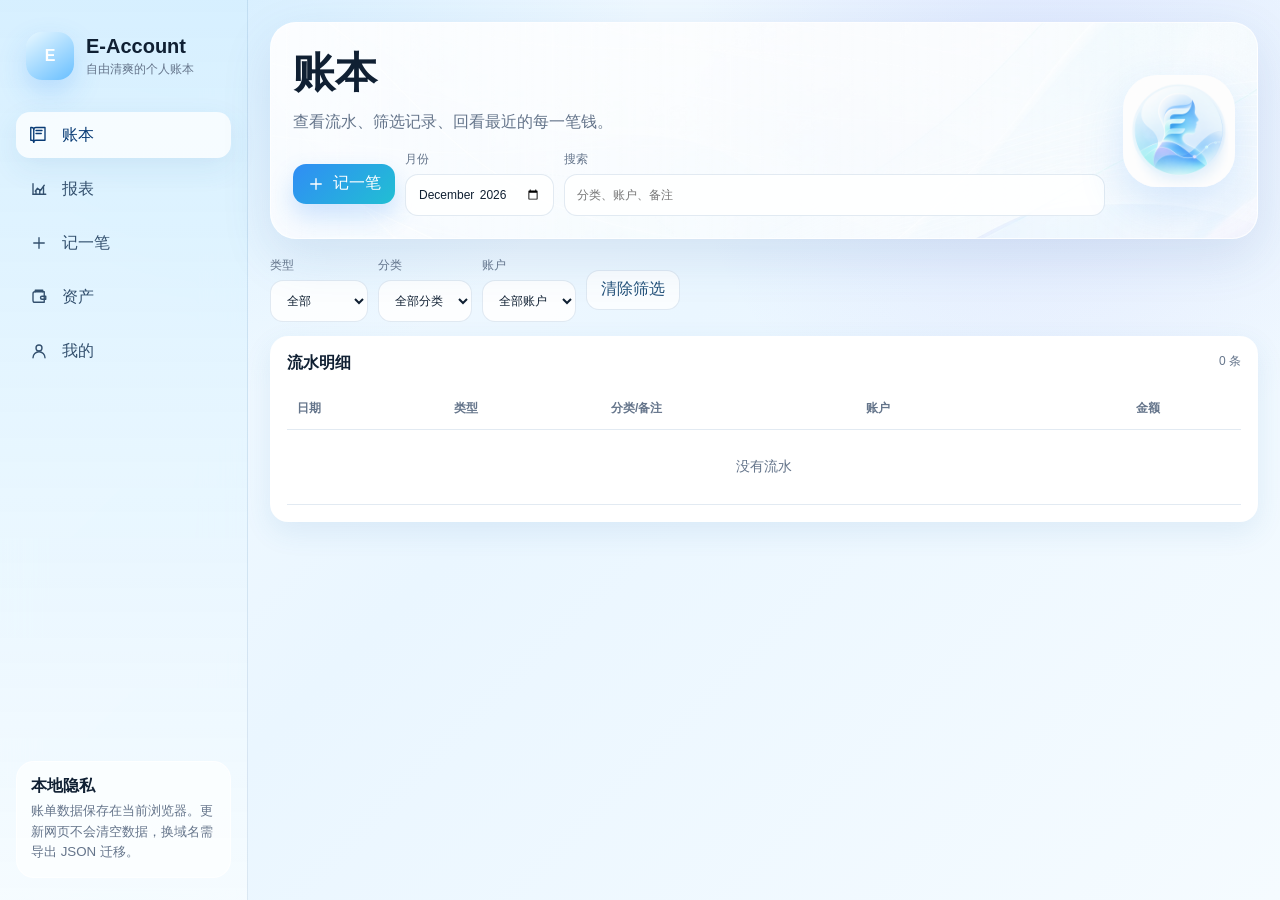
==== index.html @ 3fb49885 "Redesign E-Account app experience" ====
<!doctype html>
<html lang="zh-CN">
<head>
  <meta charset="utf-8">
  <meta name="viewport" content="width=device-width, initial-scale=1, viewport-fit=cover">
  <meta name="theme-color" content="#4aa3ff">
  <meta name="apple-mobile-web-app-capable" content="yes">
  <meta name="apple-mobile-web-app-title" content="E-Account">
  <meta name="apple-mobile-web-app-status-bar-style" content="default">
  <link rel="manifest" href="./manifest.webmanifest">
  <link rel="apple-touch-icon" sizes="180x180" href="./apple-touch-icon.png">
  <link rel="apple-touch-icon-precomposed" sizes="180x180" href="./apple-touch-icon.png">
  <link rel="icon" type="image/png" sizes="32x32" href="./icons/icon-32.png">
  <link rel="icon" type="image/png" sizes="192x192" href="./icons/icon-192.png">
  <title>E-Account</title>
  <link rel="stylesheet" href="./styles.css">
</head>
<body>
  <div id="app" class="app-shell" aria-live="polite"></div>
  <div id="iconSprite" aria-hidden="true">
    <svg xmlns="http://www.w3.org/2000/svg" style="display:none">
      <symbol id="i-book" viewBox="0 0 24 24"><path d="M5 4.8A2.8 2.8 0 0 1 7.8 2H20v17H7.8A2.8 2.8 0 0 0 5 21.8V4.8Z"/><path d="M5 4.8A2.8 2.8 0 0 0 2.2 2H1v17h1.2A2.8 2.8 0 0 1 5 21.8"/><path d="M8 6h8M8 10h7"/></symbol>
      <symbol id="i-chart" viewBox="0 0 24 24"><path d="M4 19V5"/><path d="M4 19h17"/><path d="m7 15 3-4 4 3 5-7"/><path d="M8 19v-4M13 19v-6M18 19v-9"/></symbol>
      <symbol id="i-plus" viewBox="0 0 24 24"><path d="M12 5v14M5 12h14"/></symbol>
      <symbol id="i-wallet" viewBox="0 0 24 24"><path d="M4 7.5A2.5 2.5 0 0 1 6.5 5H19v14H6.5A2.5 2.5 0 0 1 4 16.5v-9Z"/><path d="M16 11h5v4h-5a2 2 0 0 1 0-4Z"/><path d="M7 5V3h10v2"/></symbol>
      <symbol id="i-user" viewBox="0 0 24 24"><path d="M12 12a4 4 0 1 0 0-8 4 4 0 0 0 0 8Z"/><path d="M4 21a8 8 0 0 1 16 0"/></symbol>
      <symbol id="i-card" viewBox="0 0 24 24"><path d="M3 7a2 2 0 0 1 2-2h14a2 2 0 0 1 2 2v10a2 2 0 0 1-2 2H5a2 2 0 0 1-2-2V7Z"/><path d="M3 9.5h18M7 15h4"/></symbol>
      <symbol id="i-search" viewBox="0 0 24 24"><path d="m20 20-4.5-4.5"/><circle cx="10.5" cy="10.5" r="6"/></symbol>
      <symbol id="i-mic" viewBox="0 0 24 24"><path d="M12 14a3 3 0 0 0 3-3V6a3 3 0 0 0-6 0v5a3 3 0 0 0 3 3Z"/><path d="M5 11a7 7 0 0 0 14 0M12 18v4"/></symbol>
    </svg>
  </div>
  <script src="./app.js"></script>
</body>
</html>
---- styles.css ----
:root {
  --bg: #eef7ff;
  --bg-strong: #dff0ff;
  --surface: rgba(255, 255, 255, 0.88);
  --surface-solid: #ffffff;
  --ink: #102033;
  --muted: #65758b;
  --line: rgba(94, 139, 184, 0.18);
  --blue: #308df5;
  --blue-2: #76c7ff;
  --cyan: #22c7d8;
  --mint: #35d3a6;
  --violet: #8b7cf6;
  --orange: #f59e42;
  --red: #ef5f79;
  --green: #1aa979;
  --shadow: 0 18px 50px rgba(43, 100, 160, 0.13);
  --shadow-soft: 0 10px 28px rgba(47, 113, 180, 0.1);
  --radius: 18px;
  --radius-sm: 12px;
  font-family: -apple-system, BlinkMacSystemFont, "PingFang SC", "Microsoft YaHei", "Segoe UI", sans-serif;
  color: var(--ink);
}
* { box-sizing: border-box; }
html { background: var(--bg); }
body {
  margin: 0;
  min-width: 320px;
  min-height: 100vh;
  background:
    radial-gradient(circle at 12% -12%, rgba(71, 181, 255, 0.22), transparent 34%),
    radial-gradient(circle at 82% 12%, rgba(139, 124, 246, 0.12), transparent 28%),
    linear-gradient(135deg, #f8fcff 0%, #eaf6ff 46%, #f5fbff 100%);
  color: var(--ink);
}
button, input, textarea, select { font: inherit; }
button { border: 0; cursor: pointer; }
svg { width: 18px; height: 18px; stroke: currentColor; stroke-width: 1.8; fill: none; stroke-linecap: round; stroke-linejoin: round; }
.app-shell {
  min-height: 100vh;
  display: grid;
  grid-template-columns: 248px minmax(0, 1fr);
}
.side {
  position: sticky;
  top: 0;
  height: 100vh;
  padding: 22px 16px;
  background: linear-gradient(180deg, rgba(214, 239, 255, 0.96), rgba(247, 252, 255, 0.82));
  border-right: 1px solid var(--line);
  backdrop-filter: blur(20px);
  display: flex;
  flex-direction: column;
  gap: 18px;
}
.brand {
  display: flex;
  align-items: center;
  gap: 12px;
  padding: 10px 10px 14px;
}
.brand-logo {
  width: 48px;
  height: 48px;
  border-radius: 16px;
  background: linear-gradient(145deg, #e9f8ff, #68bfff);
  box-shadow: 0 12px 28px rgba(48, 141, 245, 0.22);
  display: grid;
  place-items: center;
  color: #fff;
  font-weight: 800;
  letter-spacing: 0;
}
.brand h1 { margin: 0; font-size: 20px; letter-spacing: 0; }
.brand p { margin: 3px 0 0; color: var(--muted); font-size: 12px; }
.nav { display: grid; gap: 8px; }
.nav button {
  height: 46px;
  display: grid;
  grid-template-columns: 22px 1fr;
  gap: 10px;
  align-items: center;
  padding: 0 14px;
  color: #33506e;
  background: transparent;
  border-radius: 14px;
  text-align: left;
}
.nav button:hover, .nav button.active {
  color: #083b75;
  background: rgba(255, 255, 255, 0.75);
  box-shadow: var(--shadow-soft);
}
.side-card {
  margin-top: auto;
  padding: 14px;
  border-radius: 18px;
  background: rgba(255, 255, 255, 0.62);
  border: 1px solid rgba(255, 255, 255, 0.75);
}
.side-card strong { display: block; margin-bottom: 4px; }
.side-card small { color: var(--muted); line-height: 1.55; }
.workspace {
  min-width: 0;
  padding: 22px;
}
.hero {
  position: relative;
  min-height: 148px;
  border-radius: 26px;
  padding: 22px;
  overflow: hidden;
  background:
    linear-gradient(90deg, rgba(255,255,255,.92), rgba(255,255,255,.62)),
    url("./assets/visuals/flow-bg.jpg") center/cover no-repeat;
  border: 1px solid rgba(255,255,255,.78);
  box-shadow: var(--shadow);
  display: grid;
  grid-template-columns: minmax(0, 1fr) auto;
  align-items: center;
  gap: 18px;
  margin-bottom: 18px;
}
.hero h2 { margin: 0; font-size: clamp(26px, 3.5vw, 42px); letter-spacing: 0; }
.hero p { margin: 8px 0 0; color: var(--muted); max-width: 680px; line-height: 1.65; }
.hero-avatar {
  width: 112px;
  height: 112px;
  border-radius: 34px;
  object-fit: cover;
  box-shadow: 0 18px 46px rgba(48, 141, 245, .18);
}
.top-actions { display: flex; flex-wrap: wrap; align-items: center; gap: 10px; margin-top: 16px; }
.btn {
  min-height: 40px;
  padding: 0 14px;
  border-radius: 13px;
  display: inline-flex;
  gap: 8px;
  align-items: center;
  justify-content: center;
  background: rgba(255,255,255,.75);
  color: #235179;
  border: 1px solid var(--line);
}
.btn.primary { color: #fff; background: linear-gradient(135deg, #308df5, #21bfd3); border: 0; box-shadow: 0 12px 24px rgba(48, 141, 245, .22); }
.btn.danger { color: #fff; background: linear-gradient(135deg, #ef5f79, #f59e42); border: 0; }
.btn.ghost { background: transparent; }
.view { display: none; }
.view.active { display: block; }
.grid { display: grid; gap: 14px; }
.grid.metrics { grid-template-columns: repeat(4, minmax(0, 1fr)); }
.grid.two { grid-template-columns: 1.25fr .75fr; }
.grid.three { grid-template-columns: repeat(3, minmax(0, 1fr)); }
.panel {
  background: var(--surface);
  border: 1px solid rgba(255, 255, 255, 0.74);
  border-radius: var(--radius);
  box-shadow: var(--shadow-soft);
  padding: 16px;
  min-width: 0;
}
.panel.solid { background: var(--surface-solid); }
.panel-header {
  display: flex;
  justify-content: space-between;
  gap: 10px;
  align-items: flex-start;
  margin-bottom: 14px;
}
.panel-header h3 { margin: 0; font-size: 16px; }
.panel-header span { color: var(--muted); font-size: 12px; }
.metric {
  min-height: 116px;
  border-radius: 20px;
  padding: 16px;
  background: linear-gradient(145deg, rgba(255,255,255,.92), rgba(229,246,255,.82));
  border: 1px solid rgba(255,255,255,.78);
  box-shadow: var(--shadow-soft);
}
.metric:nth-child(2) { background: linear-gradient(145deg, rgba(255,255,255,.94), rgba(255,236,241,.84)); }
.metric:nth-child(3) { background: linear-gradient(145deg, rgba(255,255,255,.94), rgba(231,255,247,.86)); }
.metric:nth-child(4) { background: linear-gradient(145deg, rgba(255,255,255,.94), rgba(242,239,255,.86)); }
.metric span { display: block; color: var(--muted); font-size: 12px; }
.metric strong { display: block; margin-top: 8px; font-size: clamp(20px, 2.4vw, 30px); letter-spacing: 0; }
.metric small { display: block; color: var(--muted); margin-top: 8px; line-height: 1.45; }
.toolbar { display: flex; flex-wrap: wrap; gap: 10px; align-items: center; margin-bottom: 14px; }
.field { display: grid; gap: 6px; color: var(--muted); font-size: 12px; }
.field input, .field textarea, .field select {
  min-height: 42px;
  border-radius: 13px;
  border: 1px solid var(--line);
  background: rgba(255,255,255,.86);
  color: var(--ink);
  padding: 0 12px;
  outline: none;
}
.field textarea { padding: 10px 12px; resize: vertical; min-height: 76px; }
.search { min-width: min(320px, 100%); flex: 1; }
.table-wrap { overflow-x: auto; }
table { width: 100%; border-collapse: collapse; min-width: 760px; }
th, td { padding: 12px 10px; text-align: left; border-bottom: 1px solid var(--line); vertical-align: middle; }
th { color: var(--muted); font-size: 12px; font-weight: 700; }
td { font-size: 14px; }
.num { text-align: right; font-variant-numeric: tabular-nums; }
.income { color: var(--green); }
.expense { color: var(--red); }
.debt { color: var(--orange); }
.pill {
  display: inline-flex;
  align-items: center;
  gap: 6px;
  min-height: 26px;
  padding: 0 9px;
  border-radius: 999px;
  background: rgba(48, 141, 245, .1);
  color: #1d68ad;
  font-size: 12px;
  white-space: nowrap;
}
.pill.expense { color: #bf3155; background: rgba(239, 95, 121, .1); }
.pill.income { color: #147e5c; background: rgba(26, 169, 121, .11); }
.pill.credit { color: #a5570b; background: rgba(245, 158, 66, .13); }
.icon-grid { display: grid; grid-template-columns: repeat(auto-fill, minmax(104px, 1fr)); gap: 10px; }
.choice {
  min-height: 84px;
  padding: 12px;
  border-radius: 16px;
  background: rgba(255,255,255,.82);
  border: 1px solid var(--line);
  text-align: left;
  color: var(--ink);
  display: grid;
  gap: 6px;
}
.choice.active { border-color: rgba(48,141,245,.72); box-shadow: 0 0 0 3px rgba(48,141,245,.12); background: #fff; }
.choice i, .category-dot {
  width: 32px; height: 32px; border-radius: 12px; display: grid; place-items: center;
  background: linear-gradient(145deg, rgba(48,141,245,.16), rgba(34,199,216,.12)); font-style: normal;
}
.choice span { font-weight: 700; }
.choice small { color: var(--muted); line-height: 1.35; }
.record-layout { display: grid; grid-template-columns: minmax(0, 1fr) 340px; gap: 14px; }
.form-stack { display: grid; gap: 14px; }
.amount-input input { height: 62px; font-size: 30px; font-weight: 800; letter-spacing: 0; }
.voice-box { display: flex; gap: 10px; align-items: end; }
.voice-box .field { flex: 1; }
.list { display: grid; gap: 10px; }
.item {
  min-height: 60px;
  display: grid;
  grid-template-columns: 1fr auto;
  gap: 10px;
  align-items: center;
  padding: 12px;
  border-radius: 15px;
  background: rgba(255,255,255,.72);
  border: 1px solid var(--line);
}
.item strong { display: block; }
.item small { color: var(--muted); display: block; margin-top: 4px; line-height: 1.35; }
.actions { display: flex; gap: 6px; justify-content: flex-end; flex-wrap: wrap; }
.mini { min-height: 30px; padding: 0 9px; border-radius: 10px; background: rgba(48,141,245,.1); color: #1f69ae; }
.canvas-wrap { width: 100%; min-height: 260px; }
canvas { width: 100%; height: 260px; display: block; }
.asset-card {
  min-height: 160px;
  border-radius: 22px;
  padding: 18px;
  background: linear-gradient(145deg, rgba(255,255,255,.94), rgba(223,243,255,.84));
  border: 1px solid rgba(255,255,255,.8);
}
.asset-card.debt-card { background: linear-gradient(145deg, rgba(255,255,255,.94), rgba(255,242,224,.9)); }
.asset-card strong { display: block; font-size: 26px; margin: 12px 0 4px; }
.empty { color: var(--muted); padding: 16px; text-align: center; border-radius: 14px; background: rgba(255,255,255,.58); }
.notice {
  position: fixed;
  left: 50%; bottom: 28px; transform: translateX(-50%) translateY(20px);
  padding: 10px 14px; border-radius: 999px; color: #fff;
  background: rgba(15, 68, 116, .88); box-shadow: var(--shadow);
  opacity: 0; pointer-events: none; transition: .2s ease; z-index: 50;
}
.notice.show { opacity: 1; transform: translateX(-50%) translateY(0); }
.mobile-cards { display: none; }
.profile-grid { display: grid; grid-template-columns: 180px 1fr; gap: 16px; align-items: center; }
.profile-grid img { width: 160px; height: 160px; border-radius: 42px; object-fit: cover; box-shadow: var(--shadow-soft); }
.manage-grid { display: grid; grid-template-columns: repeat(2, minmax(0, 1fr)); gap: 14px; }
.form-grid { display: grid; grid-template-columns: repeat(2, minmax(0, 1fr)); gap: 10px; }
.form-grid .full { grid-column: 1 / -1; }
@media (max-width: 1120px) {
  .grid.metrics, .grid.three { grid-template-columns: repeat(2, minmax(0, 1fr)); }
  .grid.two, .record-layout, .manage-grid { grid-template-columns: 1fr; }
}
@media (max-width: 760px) {
  body { background: linear-gradient(180deg, #f7fcff, #edf8ff); }
  .app-shell { display: block; padding-bottom: 78px; }
  .side {
    position: fixed; left: 0; right: 0; bottom: 0; top: auto; height: auto; z-index: 40;
    padding: 8px max(8px, env(safe-area-inset-left)) calc(8px + env(safe-area-inset-bottom)) max(8px, env(safe-area-inset-right));
    border-right: 0; border-top: 1px solid var(--line); background: rgba(244,250,255,.92);
  }
  .brand, .side-card { display: none; }
  .nav { grid-template-columns: repeat(5, 1fr); gap: 4px; }
  .nav button { height: 54px; grid-template-columns: 1fr; justify-items: center; gap: 3px; padding: 4px; font-size: 12px; border-radius: 16px; text-align: center; }
  .workspace { padding: 12px; }
  .hero { grid-template-columns: 1fr; min-height: 0; border-radius: 22px; padding: 18px; }
  .hero-avatar { display: none; }
  .hero h2 { font-size: 28px; }
  .grid.metrics, .grid.three, .form-grid, .profile-grid { grid-template-columns: 1fr; }
  .toolbar { align-items: stretch; }
  .toolbar .field, .toolbar .btn { flex: 1 1 140px; }
  .table-wrap { display: none; }
  .mobile-cards { display: grid; gap: 10px; }
  .icon-grid { grid-template-columns: repeat(3, minmax(0, 1fr)); }
  .choice { min-height: 78px; padding: 10px; }
  .choice small { display: none; }
  .voice-box { display: grid; }
  .profile-grid img { width: 120px; height: 120px; border-radius: 34px; }
  .notice { width: calc(100% - 28px); text-align: center; bottom: 92px; }
}
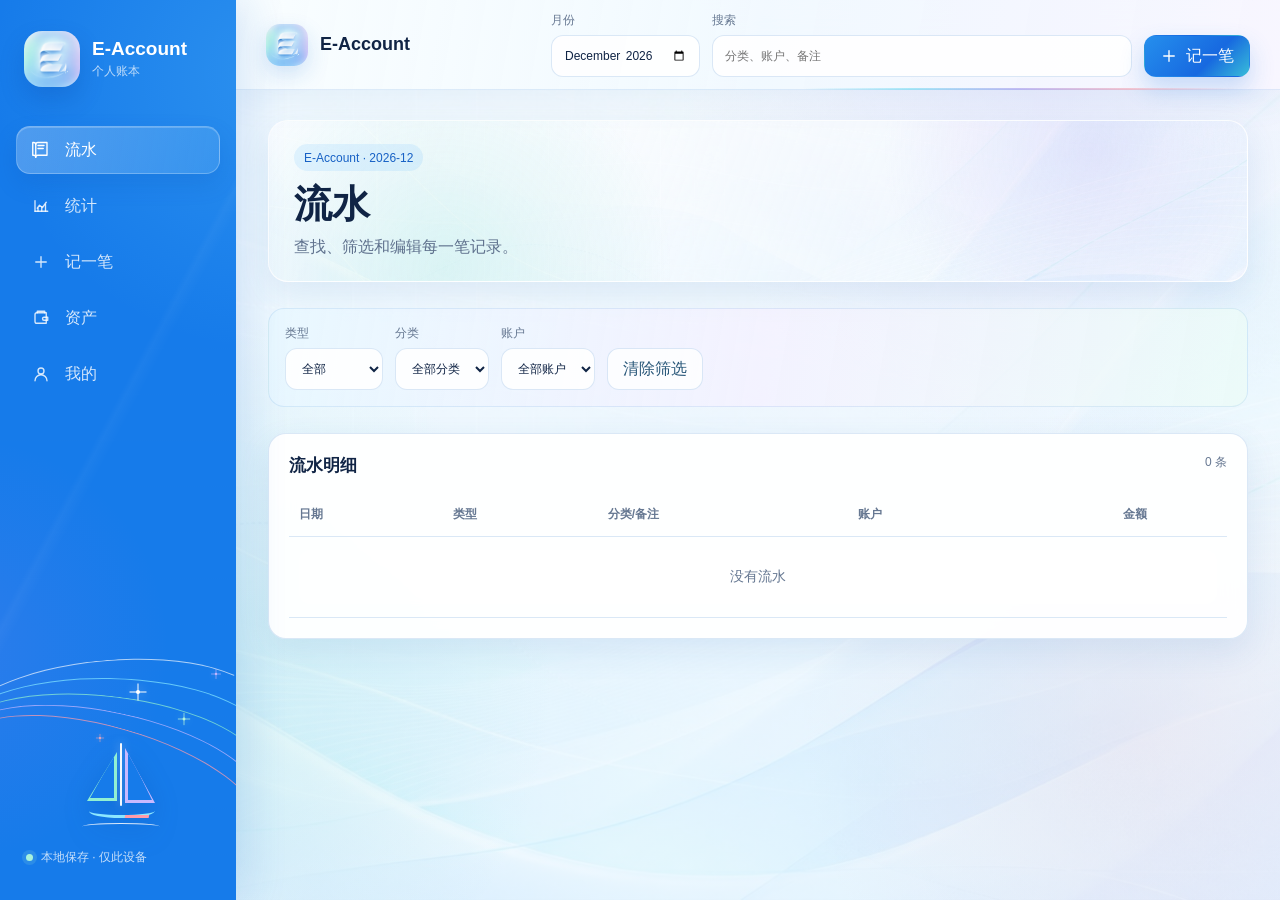
==== commit 602f3217: "Finalize E-Account cross-platform release" ====
--- a/index.html
+++ b/index.html
@@ -3,7 +3,11 @@
 <head>
   <meta charset="utf-8">
   <meta name="viewport" content="width=device-width, initial-scale=1, viewport-fit=cover">
-  <meta name="theme-color" content="#4aa3ff">
+  <meta http-equiv="Content-Security-Policy" content="default-src 'self' data: blob:; img-src 'self' data: blob:; style-src 'self' 'unsafe-inline'; script-src 'self'; connect-src 'self'; worker-src 'self' blob:; manifest-src 'self'; object-src 'none'; base-uri 'self'; form-action 'self'">
+  <meta name="theme-color" content="#2d78d4">
+  <meta name="color-scheme" content="light">
+  <meta name="mobile-web-app-capable" content="yes">
+  <meta name="msapplication-TileColor" content="#167bea">
   <meta name="apple-mobile-web-app-capable" content="yes">
   <meta name="apple-mobile-web-app-title" content="E-Account">
   <meta name="apple-mobile-web-app-status-bar-style" content="default">
@@ -26,7 +30,21 @@
       <symbol id="i-user" viewBox="0 0 24 24"><path d="M12 12a4 4 0 1 0 0-8 4 4 0 0 0 0 8Z"/><path d="M4 21a8 8 0 0 1 16 0"/></symbol>
       <symbol id="i-card" viewBox="0 0 24 24"><path d="M3 7a2 2 0 0 1 2-2h14a2 2 0 0 1 2 2v10a2 2 0 0 1-2 2H5a2 2 0 0 1-2-2V7Z"/><path d="M3 9.5h18M7 15h4"/></symbol>
       <symbol id="i-search" viewBox="0 0 24 24"><path d="m20 20-4.5-4.5"/><circle cx="10.5" cy="10.5" r="6"/></symbol>
-      <symbol id="i-mic" viewBox="0 0 24 24"><path d="M12 14a3 3 0 0 0 3-3V6a3 3 0 0 0-6 0v5a3 3 0 0 0 3 3Z"/><path d="M5 11a7 7 0 0 0 14 0M12 18v4"/></symbol>
+      <symbol id="i-lock" viewBox="0 0 24 24"><rect x="4" y="10" width="16" height="11" rx="2"/><path d="M8 10V7a4 4 0 0 1 8 0v3M12 14v3"/></symbol>
+      <symbol id="i-bell" viewBox="0 0 24 24"><path d="M18 9a6 6 0 1 0-12 0c0 7-3 7-3 9h18c0-2-3-2-3-9M10 22h4"/></symbol>
+      <symbol id="i-sliders" viewBox="0 0 24 24"><path d="M4 6h16M4 12h16M4 18h16"/><circle cx="9" cy="6" r="2"/><circle cx="15" cy="12" r="2"/><circle cx="7" cy="18" r="2"/></symbol>
+      <symbol id="i-utensils" viewBox="0 0 24 24"><path d="M3 2v7a3 3 0 0 0 6 0V2M6 2v20M15 2v8a3 3 0 0 0 6 0V7a5 5 0 0 0-5-5h-1v20"/></symbol>
+      <symbol id="i-train" viewBox="0 0 24 24"><rect x="4" y="3" width="16" height="15" rx="3"/><path d="M8 21l2-3M16 21l-2-3M8 7h.01M16 7h.01M4 13h16"/></symbol>
+      <symbol id="i-bag" viewBox="0 0 24 24"><path d="M6 8h12l1 13H5L6 8Z"/><path d="M9 8V6a3 3 0 0 1 6 0v2"/></symbol>
+      <symbol id="i-book-open" viewBox="0 0 24 24"><path d="M3 5.5A2.5 2.5 0 0 1 5.5 3H11v16H5.5A2.5 2.5 0 0 0 3 21.5v-16ZM21 5.5A2.5 2.5 0 0 0 18.5 3H13v16h5.5a2.5 2.5 0 0 1 2.5 2.5v-16Z"/></symbol>
+      <symbol id="i-heart-pulse" viewBox="0 0 24 24"><path d="M20.8 4.6a5.5 5.5 0 0 0-7.8 0L12 5.7l-1.1-1.1a5.5 5.5 0 1 0-7.8 7.8L12 21l8.9-8.6a5.5 5.5 0 0 0-.1-7.8Z"/><path d="M3 12h4l1.5-3 3 6 1.6-3H21"/></symbol>
+      <symbol id="i-house" viewBox="0 0 24 24"><path d="m3 11 9-8 9 8v10H3V11Z"/><path d="M9 21v-6h6v6"/></symbol>
+      <symbol id="i-sparkles" viewBox="0 0 24 24"><path d="m12 3-1.4 5.6L5 10l5.6 1.4L12 17l1.4-5.6L19 10l-5.6-1.4L12 3ZM19 15l-.7 2.3L16 18l2.3.7L19 21l.7-2.3L22 18l-2.3-.7L19 15ZM5 3l-.6 1.9L2.5 5.5l1.9.6L5 8l.6-1.9 1.9-.6-1.9-.6L5 3Z"/></symbol>
+      <symbol id="i-grid" viewBox="0 0 24 24"><rect x="3" y="3" width="7" height="7" rx="1"/><rect x="14" y="3" width="7" height="7" rx="1"/><rect x="3" y="14" width="7" height="7" rx="1"/><rect x="14" y="14" width="7" height="7" rx="1"/></symbol>
+      <symbol id="i-credit-card" viewBox="0 0 24 24"><rect x="3" y="5" width="18" height="14" rx="2"/><path d="M3 10h18M7 15h4"/></symbol>
+      <symbol id="i-banknote" viewBox="0 0 24 24"><rect x="3" y="6" width="18" height="12" rx="2"/><circle cx="12" cy="12" r="2"/><path d="M7 9h.01M17 15h.01"/></symbol>
+      <symbol id="i-arrow-down" viewBox="0 0 24 24"><path d="M12 4v16M6 14l6 6 6-6"/></symbol>
+      <symbol id="i-arrow-up" viewBox="0 0 24 24"><path d="M12 20V4M6 10l6-6 6 6"/></symbol>
     </svg>
   </div>
   <script src="./app.js"></script>
--- a/styles.css
+++ b/styles.css
@@ -1,320 +1,1091 @@
 :root {
-  --bg: #eef7ff;
-  --bg-strong: #dff0ff;
-  --surface: rgba(255, 255, 255, 0.88);
-  --surface-solid: #ffffff;
-  --ink: #102033;
-  --muted: #65758b;
-  --line: rgba(94, 139, 184, 0.18);
-  --blue: #308df5;
-  --blue-2: #76c7ff;
-  --cyan: #22c7d8;
-  --mint: #35d3a6;
-  --violet: #8b7cf6;
-  --orange: #f59e42;
-  --red: #ef5f79;
-  --green: #1aa979;
-  --shadow: 0 18px 50px rgba(43, 100, 160, 0.13);
-  --shadow-soft: 0 10px 28px rgba(47, 113, 180, 0.1);
+  --ink: #102445;
+  --muted: #667892;
+  --blue: #207fe5;
+  --blue-deep: #0d59c7;
+  --cyan: #28b9dd;
+  --mint: #24b991;
+  --violet: #7669de;
+  --orange: #ee9842;
+  --red: #e85e76;
+  --green: #15946c;
+  --surface: rgba(255, 255, 255, .84);
+  --surface-solid: rgba(255, 255, 255, .94);
+  --line: rgba(74, 140, 211, .20);
+  --section-gap: 26px;
+  --group-gap: 16px;
+  --control-gap: 10px;
   --radius: 18px;
-  --radius-sm: 12px;
+  --shadow: 0 22px 58px rgba(39, 102, 177, .16);
+  --shadow-soft: 0 12px 32px rgba(48, 111, 181, .11);
+  --nav-height: 84px;
   font-family: -apple-system, BlinkMacSystemFont, "PingFang SC", "Microsoft YaHei", "Segoe UI", sans-serif;
   color: var(--ink);
 }
+
 * { box-sizing: border-box; }
-html { background: var(--bg); }
+html { min-width: 320px; background: #edf7ff; }
 body {
   margin: 0;
   min-width: 320px;
   min-height: 100vh;
+  color: var(--ink);
   background:
-    radial-gradient(circle at 12% -12%, rgba(71, 181, 255, 0.22), transparent 34%),
-    radial-gradient(circle at 82% 12%, rgba(139, 124, 246, 0.12), transparent 28%),
-    linear-gradient(135deg, #f8fcff 0%, #eaf6ff 46%, #f5fbff 100%);
-  color: var(--ink);
+    radial-gradient(circle at 82% 9%, rgba(163, 143, 244, .13), transparent 28%),
+    radial-gradient(circle at 14% 76%, rgba(59, 207, 185, .13), transparent 29%),
+    radial-gradient(circle at 89% 82%, rgba(246, 144, 163, .10), transparent 25%),
+    linear-gradient(180deg, rgba(248,253,255,.54), rgba(235,247,255,.76)),
+    url("./assets/visuals/flow-bg.jpg") center / cover fixed no-repeat;
 }
 button, input, textarea, select { font: inherit; }
 button { border: 0; cursor: pointer; }
-svg { width: 18px; height: 18px; stroke: currentColor; stroke-width: 1.8; fill: none; stroke-linecap: round; stroke-linejoin: round; }
-.app-shell {
-  min-height: 100vh;
-  display: grid;
-  grid-template-columns: 248px minmax(0, 1fr);
-}
-.side {
+button:focus-visible, input:focus-visible, select:focus-visible {
+  outline: 3px solid rgba(45, 139, 238, .24);
+  outline-offset: 2px;
+}
+svg {
+  width: 18px;
+  height: 18px;
+  fill: none;
+  stroke: currentColor;
+  stroke-width: 1.8;
+  stroke-linecap: round;
+  stroke-linejoin: round;
+}
+
+.app-shell { min-height: 100vh; }
+.brand-mark { display: block; flex: 0 0 auto; object-fit: cover; }
+.surface-web {
+  display: grid;
+  grid-template-columns: 236px minmax(0, 1fr);
+}
+.web-frame { min-width: 0; }
+
+/* Web navigation */
+.surface-web .side {
   position: sticky;
   top: 0;
+  z-index: 40;
   height: 100vh;
-  padding: 22px 16px;
-  background: linear-gradient(180deg, rgba(214, 239, 255, 0.96), rgba(247, 252, 255, 0.82));
-  border-right: 1px solid var(--line);
-  backdrop-filter: blur(20px);
+  height: 100dvh;
   display: flex;
   flex-direction: column;
-  gap: 18px;
-}
-.brand {
+  gap: 26px;
+  padding: 24px 16px;
+  overflow: hidden;
+  color: #fff;
+  background:
+    radial-gradient(circle at 115% 8%, rgba(118, 218, 255, .22), transparent 32%),
+    radial-gradient(circle at -18% 72%, rgba(157, 132, 244, .16), transparent 30%),
+    #167bea;
+  box-shadow: 12px 0 38px rgba(19, 102, 204, .14);
+}
+.surface-web .side::before {
+  content: "";
+  position: absolute;
+  inset: 0;
+  opacity: .22;
+  pointer-events: none;
+  background:
+    linear-gradient(118deg, transparent 0 46%, rgba(255,255,255,.14) 47%, transparent 49%),
+    repeating-linear-gradient(0deg, transparent 0 45px, rgba(255,255,255,.035) 46px);
+}
+.side-brand {
+  position: relative;
+  z-index: 1;
   display: flex;
   align-items: center;
   gap: 12px;
-  padding: 10px 10px 14px;
-}
-.brand-logo {
-  width: 48px;
-  height: 48px;
+  padding: 7px 8px 13px;
+  color: #fff;
+  text-align: left;
+  background: transparent;
+}
+.side-mark {
+  width: 56px;
+  height: 56px;
+  border-radius: 18px;
+  box-shadow: 0 12px 24px rgba(10, 62, 160, .22);
+}
+.side-brand > span { display: grid; gap: 3px; }
+.side-brand strong { font-size: 19px; }
+.side-brand small { color: rgba(255,255,255,.72); font-size: 12px; }
+.nav {
+  position: relative;
+  z-index: 1;
+  display: grid;
+  gap: 8px;
+}
+.nav button {
+  min-height: 48px;
+  display: grid;
+  grid-template-columns: 22px 1fr;
+  align-items: center;
+  gap: 11px;
+  padding: 0 15px;
+  color: rgba(255,255,255,.82);
+  text-align: left;
+  border: 1px solid transparent;
+  border-radius: 14px;
+  background: transparent;
+}
+.nav button:hover, .nav button.active {
+  color: #fff;
+  border-color: rgba(255,255,255,.25);
+  background: linear-gradient(100deg, rgba(255,255,255,.24), rgba(198,237,255,.13));
+  box-shadow: 0 10px 22px rgba(13, 83, 184, .18), inset 0 1px 0 rgba(255,255,255,.20);
+}
+.side-footer {
+  position: relative;
+  z-index: 1;
+  margin-top: auto;
+  display: flex;
+  align-items: center;
+  gap: 8px;
+  padding: 10px;
+  color: rgba(255,255,255,.76);
+  font-size: 12px;
+}
+.side-footer span {
+  width: 7px;
+  height: 7px;
+  border-radius: 50%;
+  background: #a8f2dc;
+  box-shadow: 0 0 0 4px rgba(168,242,220,.14);
+}
+
+/* Personal voyage artwork */
+.voyage-art {
+  position: absolute;
+  z-index: 0;
+  left: -24px;
+  right: -30px;
+  bottom: 34px;
+  height: 250px;
+  overflow: hidden;
+  pointer-events: none;
+}
+.voyage-line {
+  position: absolute;
+  left: -22px;
+  width: 310px;
+  height: 118px;
+  border: 1.5px solid transparent;
+  border-top-color: currentColor;
+  border-radius: 50%;
+  opacity: .72;
+}
+.line-white { bottom: 88px; color: rgba(255,255,255,.90); transform: rotate(-5deg); }
+.line-cyan { bottom: 70px; color: #83e6ff; transform: rotate(1deg); }
+.line-mint { bottom: 52px; color: #90f0cf; transform: rotate(7deg); }
+.line-violet { bottom: 36px; color: #c6b7ff; transform: rotate(12deg); }
+.line-coral { bottom: 21px; color: #ff9cab; transform: rotate(16deg); }
+.voyage-star {
+  position: absolute;
+  width: 4px;
+  height: 4px;
+  border-radius: 50%;
+  background: currentColor;
+  box-shadow: 0 0 12px currentColor;
+}
+.voyage-star::before,
+.voyage-star::after {
+  content: "";
+  position: absolute;
+  left: 50%;
+  top: 50%;
+  background: currentColor;
+  transform: translate(-50%, -50%);
+}
+.voyage-star::before { width: 17px; height: 1px; }
+.voyage-star::after { width: 1px; height: 17px; }
+.star-one { left: 55%; bottom: 172px; color: #fff; }
+.star-two { left: 71%; bottom: 145px; color: #b5f4dc; transform: scale(.72); }
+.star-three { left: 82%; bottom: 190px; color: #c7b8ff; transform: scale(.58); }
+.star-four { left: 42%; bottom: 126px; color: #ffacb7; transform: scale(.48); }
+.voyage-sail {
+  position: absolute;
+  left: 50%;
+  bottom: 35px;
+  width: 78px;
+  height: 92px;
+  transform: translateX(-50%);
+  filter: drop-shadow(0 10px 13px rgba(5, 68, 156, .25));
+}
+.voyage-sail i { position: absolute; display: block; }
+.sail-mast {
+  left: 38px;
+  top: 4px;
+  width: 2px;
+  height: 63px;
+  border-radius: 2px;
+  background: rgba(255,255,255,.95);
+  box-shadow: 0 0 8px rgba(255,255,255,.45);
+}
+.sail-left,
+.sail-right { overflow: hidden; }
+.sail-left {
+  left: 5px;
+  top: 13px;
+  width: 30px;
+  height: 49px;
+  background: #91f0d2;
+  clip-path: polygon(100% 0, 100% 100%, 0 100%);
+}
+.sail-right {
+  left: 43px;
+  top: 9px;
+  width: 30px;
+  height: 55px;
+  background: #c8b9ff;
+  clip-path: polygon(0 0, 100% 100%, 0 100%);
+}
+.sail-left::after,
+.sail-right::after {
+  content: "";
+  position: absolute;
+  inset: 3px;
+  background: #167bea;
+}
+.sail-left::after { clip-path: polygon(100% 0, 100% 100%, 0 100%); }
+.sail-right::after { clip-path: polygon(0 0, 100% 100%, 0 100%); }
+.sail-hull {
+  left: 7px;
+  top: 65px;
+  width: 66px;
+  height: 14px;
+  border-bottom: 3px solid #8ce7ff;
+  border-radius: 0 0 50% 50%;
+  transform: skewX(-11deg);
+}
+.sail-hull::after {
+  content: "";
+  position: absolute;
+  right: 5px;
+  bottom: -3px;
+  width: 24px;
+  border-bottom: 3px solid #ff9caa;
+}
+.sail-wake {
+  left: 0;
+  top: 84px;
+  width: 78px;
+  height: 7px;
+  border-top: 1.5px solid rgba(255,255,255,.85);
+  border-radius: 50%;
+}
+
+/* Top bar */
+.app-topbar {
+  position: sticky;
+  top: 0;
+  z-index: 30;
+  min-height: 78px;
+  display: flex;
+  align-items: center;
+  justify-content: space-between;
+  gap: 28px;
+  padding: 12px 30px;
+  border-bottom: 1px solid rgba(88, 151, 217, .17);
+  background: linear-gradient(100deg, rgba(249,253,255,.93), rgba(241,249,255,.86), rgba(248,246,255,.88));
+  box-shadow: 0 12px 32px rgba(58, 126, 201, .08);
+  backdrop-filter: blur(20px) saturate(1.15);
+  -webkit-backdrop-filter: blur(20px) saturate(1.15);
+}
+.app-topbar::after {
+  content: "";
+  position: absolute;
+  right: 4%;
+  bottom: -1px;
+  width: min(440px, 34vw);
+  height: 2px;
+  opacity: .55;
+  background: linear-gradient(90deg, transparent, #6ad8f1, #9b8de9, #f29bab, transparent);
+}
+.topbar-brand {
+  display: inline-flex;
+  align-items: center;
+  gap: 12px;
+  padding: 0;
+  color: var(--ink);
+  background: transparent;
+  font-size: 18px;
+  white-space: nowrap;
+}
+.topbar-mark {
+  width: 42px;
+  height: 42px;
+  border-radius: 14px;
+  box-shadow: 0 9px 21px rgba(28,111,208,.18);
+}
+.topbar-controls {
+  display: flex;
+  align-items: end;
+  justify-content: flex-end;
+  gap: 12px;
+  min-width: 0;
+}
+.topbar-controls .field { min-width: 132px; }
+.topbar-search { width: min(420px, 36vw); }
+.topbar-search input { width: 100%; }
+.topbar-create { min-height: 44px; white-space: nowrap; }
+
+/* Main layout */
+.workspace {
+  width: min(1440px, 100%);
+  margin: 0 auto;
+  padding: 30px 32px 112px;
+}
+.page-title {
+  min-height: 130px;
+  display: flex;
+  align-items: end;
+  margin-bottom: var(--section-gap);
+  padding: 23px 25px;
+  overflow: hidden;
+  border: 1px solid rgba(255,255,255,.88);
+  border-radius: 20px;
+  background:
+    radial-gradient(circle at 84% 18%, rgba(161,132,242,.16), transparent 25%),
+    radial-gradient(circle at 18% 92%, rgba(70,208,184,.15), transparent 28%),
+    linear-gradient(110deg, rgba(255,255,255,.88), rgba(243,249,255,.50)),
+    url("./assets/visuals/flow-bg.jpg") center / cover no-repeat;
+  box-shadow: var(--shadow-soft);
+}
+.page-title h2 { margin: 8px 0 0; font-size: 38px; }
+.page-title p { margin: 7px 0 0; color: #5f718d; }
+.page-kicker, .local-chip {
+  display: inline-flex;
+  align-items: center;
+  min-height: 27px;
+  padding: 0 10px;
+  color: #1761c5;
+  border-radius: 999px;
+  background: rgba(91, 182, 255, .14);
+  font-size: 12px;
+}
+.compact-page-title { min-height: 94px; align-items: center; }
+.view { display: none; }
+.view.active { display: block; }
+.view.active.grid { display: grid; gap: var(--section-gap); }
+.grid { display: grid; gap: var(--group-gap); }
+.grid.two { grid-template-columns: 1.15fr .85fr; }
+.grid.three { grid-template-columns: repeat(3, minmax(0, 1fr)); }
+
+/* Panels and controls */
+.panel {
+  min-width: 0;
+  padding: 20px;
+  border: 1px solid var(--line);
+  border-radius: var(--radius);
+  background: var(--surface);
+  box-shadow: var(--shadow-soft);
+  backdrop-filter: blur(16px);
+  -webkit-backdrop-filter: blur(16px);
+}
+.panel.solid { background: var(--surface-solid); }
+.view.grid > .grid.two:nth-of-type(odd) > .panel:first-child,
+.record-layout > .panel:first-child {
+  background: radial-gradient(circle at 96% 0, rgba(73, 202, 224, .11), transparent 32%), rgba(255,255,255,.86);
+}
+.view.grid > .grid.two:nth-of-type(odd) > .panel:last-child,
+.record-layout > .panel:last-child {
+  background: radial-gradient(circle at 100% 0, rgba(132, 111, 226, .10), transparent 34%), rgba(255,255,255,.84);
+}
+.view.grid > .grid.two:nth-of-type(even) > .panel:first-child {
+  background: radial-gradient(circle at 0 100%, rgba(62, 201, 167, .10), transparent 36%), rgba(255,255,255,.84);
+}
+.view.grid > .grid.two:nth-of-type(even) > .panel:last-child {
+  background: radial-gradient(circle at 100% 100%, rgba(242, 145, 163, .09), transparent 34%), rgba(255,255,255,.84);
+}
+.panel-header {
+  display: flex;
+  justify-content: space-between;
+  align-items: flex-start;
+  gap: 12px;
+  margin-bottom: var(--group-gap);
+}
+.panel-header h3 { margin: 0; font-size: 17px; }
+.panel-header span { color: var(--muted); font-size: 12px; }
+.panel-header > div > span { display: block; margin-top: 5px; }
+.btn {
+  min-height: 42px;
+  display: inline-flex;
+  align-items: center;
+  justify-content: center;
+  gap: 8px;
+  padding: 0 15px;
+  color: #285779;
+  border: 1px solid var(--line);
+  border-radius: 12px;
+  background: rgba(255,255,255,.78);
+}
+.btn:hover, .mini:hover { filter: brightness(.98); }
+.btn.primary {
+  color: #fff;
+  border-color: transparent;
+  background: linear-gradient(135deg, #258fed, #1769e0 62%, #38bcd9);
+  box-shadow: 0 12px 24px rgba(34, 121, 226, .23);
+}
+.btn.danger { color: #fff; border: 0; background: linear-gradient(135deg, #e85e76, #ee9842); }
+.btn.ghost { background: transparent; }
+.mini {
+  min-height: 31px;
+  padding: 0 10px;
+  color: #1f69ae;
+  border-radius: 9px;
+  background: rgba(48,141,245,.10);
+}
+.primary-mini { color: #fff; background: linear-gradient(135deg, #2b8fe9, #1769e0); }
+.field {
+  display: grid;
+  gap: 6px;
+  color: var(--muted);
+  font-size: 12px;
+}
+.field input, .field textarea, .field select {
+  width: 100%;
+  min-width: 0;
+  max-width: 100%;
+  min-height: 42px;
+  padding: 0 12px;
+  color: var(--ink);
+  border: 1px solid var(--line);
+  border-radius: 12px;
+  outline: 0;
+  background: rgba(255,255,255,.88);
+}
+.form-stack > * { min-width: 0; }
+.toolbar {
+  display: flex;
+  flex-wrap: wrap;
+  align-items: end;
+  gap: 12px;
+  margin-bottom: var(--section-gap);
+  padding: 16px;
+  border: 1px solid rgba(74,140,211,.14);
   border-radius: 16px;
-  background: linear-gradient(145deg, #e9f8ff, #68bfff);
-  box-shadow: 0 12px 28px rgba(48, 141, 245, 0.22);
+  background: linear-gradient(100deg, rgba(231,247,255,.82), rgba(245,240,255,.70), rgba(236,252,247,.74));
+}
+.top-actions, .actions {
+  display: flex;
+  flex-wrap: wrap;
+  align-items: center;
+  gap: 8px;
+}
+.top-actions { margin-top: 18px; }
+.actions { justify-content: flex-end; }
+
+/* Lists and tables */
+.list { display: grid; gap: 10px; }
+.manager-list { margin-top: var(--group-gap); }
+.item {
+  min-height: 62px;
+  display: grid;
+  grid-template-columns: minmax(0, 1fr) auto;
+  align-items: center;
+  gap: 12px;
+  padding: 12px 13px;
+  border: 1px solid var(--line);
+  border-radius: 13px;
+  background: rgba(255,255,255,.72);
+}
+.item strong { display: block; }
+.item small {
+  display: block;
+  margin-top: 4px;
+  color: var(--muted);
+  line-height: 1.4;
+}
+.table-wrap { overflow-x: auto; }
+table { width: 100%; min-width: 760px; border-collapse: collapse; }
+th, td { padding: 13px 10px; text-align: left; border-bottom: 1px solid var(--line); vertical-align: middle; }
+th { color: var(--muted); font-size: 12px; }
+td { font-size: 14px; }
+.num { text-align: right; font-variant-numeric: tabular-nums; }
+.mobile-cards { display: none; }
+.empty {
+  padding: 18px;
+  color: var(--muted);
+  text-align: center;
+  border-radius: 12px;
+  background: rgba(255,255,255,.58);
+}
+.income { color: var(--green) !important; }
+.expense { color: var(--red) !important; }
+.debt { color: var(--orange) !important; }
+.pill {
+  min-height: 26px;
+  display: inline-flex;
+  align-items: center;
+  padding: 0 9px;
+  color: #1d68ad;
+  border-radius: 999px;
+  background: rgba(48,141,245,.10);
+  font-size: 12px;
+}
+.pill.expense { color: #b83d59 !important; background: rgba(232,94,118,.11); }
+.pill.income { color: #147e5c !important; background: rgba(21,148,108,.11); }
+
+/* Report and asset views */
+.insight-card {
+  position: relative;
+  min-height: 274px;
+  display: grid;
+  grid-template-columns: minmax(0, 1fr) minmax(250px, .58fr);
+  align-items: end;
+  gap: 24px;
+  padding: 29px;
+  overflow: hidden;
+  color: #fff;
+  border-radius: 22px;
+  background:
+    radial-gradient(circle at 88% 11%, rgba(170,239,255,.38), transparent 27%),
+    radial-gradient(circle at 18% 108%, rgba(177,142,255,.30), transparent 38%),
+    linear-gradient(132deg, #1264d7 0%, #1687dd 48%, #536fdc 100%);
+  box-shadow: 0 28px 66px rgba(25, 92, 190, .27);
+}
+.insight-card::before {
+  content: "";
+  position: absolute;
+  inset: 0;
+  opacity: .15;
+  background: url("./assets/visuals/flow-bg.jpg") center / cover no-repeat;
+  mix-blend-mode: screen;
+}
+.insight-card > * { position: relative; }
+.insight-card h3 { margin: 8px 0 20px; font-size: 38px; }
+.insight-card > div > strong { display: block; font-size: 58px; line-height: 1.05; }
+.insight-card small { display: block; margin-top: 12px; color: rgba(255,255,255,.76); font-size: 14px; }
+.asset-hero {
+  background:
+    radial-gradient(circle at 82% 16%, rgba(143,236,255,.38), transparent 30%),
+    linear-gradient(132deg, #1767ce, #3979df 55%, #6e68d4);
+}
+.eyebrow {
+  min-height: 29px;
+  display: inline-flex;
+  align-items: center;
+  padding: 0 11px;
+  color: rgba(255,255,255,.84);
+  border-radius: 999px;
+  background: rgba(255,255,255,.14);
+  font-size: 12px;
+}
+.progress {
+  height: 13px;
+  max-width: 580px;
+  margin-top: 22px;
+  overflow: hidden;
+  border-radius: 999px;
+  background: rgba(255,255,255,.16);
+}
+.progress span {
+  display: block;
+  height: 100%;
+  border-radius: inherit;
+  background: linear-gradient(90deg, #9ee9ff, #d8d0ff 54%, #98f0cf);
+}
+.insight-split { display: grid; gap: 12px; }
+.insight-split article {
+  min-height: 84px;
+  padding: 15px 16px;
+  border: 1px solid rgba(255,255,255,.12);
+  border-radius: 16px;
+  background: rgba(255,255,255,.12);
+  backdrop-filter: blur(12px);
+  -webkit-backdrop-filter: blur(12px);
+}
+.insight-split span { display: block; margin-bottom: 7px; color: rgba(255,255,255,.70); }
+.insight-split strong { color: #fff; font-size: 20px; }
+.period-tabs {
+  display: flex;
+  flex-wrap: wrap;
+  gap: 10px;
+  padding: 9px;
+  border: 1px solid rgba(83,150,228,.14);
+  border-radius: 16px;
+  background: rgba(235,246,255,.72);
+}
+.period-tabs button {
+  min-height: 42px;
+  padding: 0 18px;
+  color: #173a60;
+  border: 1px solid rgba(80,127,173,.16);
+  border-radius: 11px;
+  background: rgba(255,255,255,.82);
+}
+.period-tabs button.active {
+  color: #fff;
+  border-color: transparent;
+  background: linear-gradient(135deg, #258fed, #1769e0);
+  box-shadow: 0 8px 18px rgba(23,105,224,.18);
+}
+.custom-range {
+  display: grid;
+  grid-template-columns: repeat(2, minmax(0, 220px));
+  gap: 12px;
+  padding: 16px;
+  border: 1px solid rgba(83,150,228,.14);
+  border-radius: 16px;
+  background: linear-gradient(100deg, rgba(235,247,255,.82), rgba(247,242,255,.76));
+}
+.metric {
+  min-height: 112px;
+  padding: 16px;
+  border: 1px solid var(--line);
+  border-radius: 14px;
+  background: linear-gradient(145deg, rgba(255,255,255,.94), rgba(229,246,255,.84));
+}
+.metric:nth-child(2) { background: linear-gradient(145deg, rgba(255,255,255,.94), rgba(255,239,244,.86)); }
+.metric:nth-child(3) { background: linear-gradient(145deg, rgba(255,255,255,.94), rgba(235,255,249,.86)); }
+.metric span { display: block; color: var(--muted); font-size: 12px; }
+.metric strong { display: block; margin-top: 8px; font-size: 26px; }
+.metric small { display: block; margin-top: 8px; color: var(--muted); line-height: 1.45; }
+.canvas-wrap { width: 100%; min-height: 260px; overflow-x: auto; }
+canvas { width: 100%; min-width: 420px; height: 260px; display: block; }
+
+/* Record view */
+.record-layout {
+  display: grid;
+  grid-template-columns: minmax(0, 1fr) 340px;
+  gap: var(--section-gap);
+}
+.form-stack { display: grid; gap: 22px; }
+.icon-grid {
+  display: grid;
+  grid-template-columns: repeat(auto-fill, minmax(108px, 1fr));
+  gap: 11px;
+}
+.choice {
+  min-height: 88px;
+  display: grid;
+  gap: 6px;
+  padding: 12px;
+  color: var(--ink);
+  text-align: left;
+  border: 1px solid var(--line);
+  border-radius: 14px;
+  background: rgba(255,255,255,.73);
+}
+.choice.active {
+  border-color: rgba(23,105,224,.68);
+  background: rgba(255,255,255,.96);
+  box-shadow: 0 0 0 3px rgba(48,141,245,.11);
+}
+.choice i {
+  width: 34px;
+  height: 34px;
+  display: grid;
+  place-items: center;
+  color: #2673c9;
+  border-radius: 11px;
+  background: linear-gradient(145deg, rgba(48,141,245,.16), rgba(34,199,216,.12));
+  font-style: normal;
+}
+.choice i svg { width: 21px; height: 21px; }
+.choice span { font-weight: 700; }
+.choice small { color: var(--muted); line-height: 1.35; }
+.transaction-types .choice:nth-child(1) i { color: var(--red); background: rgba(232,94,118,.11); }
+.transaction-types .choice:nth-child(2) i { color: var(--green); background: rgba(21,148,108,.11); }
+.transaction-types .choice:nth-child(3) i { color: var(--orange); background: rgba(238,152,66,.13); }
+.amount-input input { height: 64px; font-size: 30px; font-weight: 800; }
+.voice-box { display: flex; align-items: end; gap: 10px; }
+.voice-box .field { flex: 1; }
+.recent-heading { margin-top: 24px; }
+.form-grid {
+  display: grid;
+  grid-template-columns: repeat(2, minmax(0, 1fr));
+  gap: 12px;
+}
+.form-grid .full { grid-column: 1 / -1; }
+
+/* My view and reminders */
+.my-view { gap: var(--section-gap) !important; }
+.identity-strip {
+  min-height: 116px;
+  display: flex;
+  align-items: center;
+  gap: 17px;
+  padding: 19px 21px;
+  border: 1px solid rgba(255,255,255,.82);
+  border-radius: 18px;
+  background:
+    linear-gradient(110deg, rgba(255,255,255,.90), rgba(235,248,255,.67)),
+    url("./assets/visuals/flow-bg.jpg") center / cover no-repeat;
+  box-shadow: var(--shadow-soft);
+}
+.identity-mark {
+  width: 76px;
+  height: 76px;
+  border-radius: 24px;
+  box-shadow: 0 12px 28px rgba(28,111,208,.17);
+}
+.identity-strip h3 { margin: 8px 0 0; font-size: 24px; }
+.reminder-overview { padding: 22px; }
+.calendar-strip {
+  display: grid;
+  grid-template-columns: repeat(7, minmax(52px, 1fr));
+  gap: 9px;
+  margin-bottom: 18px;
+}
+.calendar-day {
+  position: relative;
+  min-height: 68px;
+  display: grid;
+  place-content: center;
+  gap: 5px;
+  text-align: center;
+  color: var(--muted);
+  border: 1px solid rgba(74,140,211,.14);
+  border-radius: 13px;
+  background: rgba(244,250,255,.72);
+}
+.calendar-day span { font-size: 11px; }
+.calendar-day strong { color: var(--ink); font-size: 18px; }
+.calendar-day.today {
+  color: #fff;
+  border-color: transparent;
+  background: linear-gradient(145deg, #41a5ee, #1769e0);
+  box-shadow: 0 9px 20px rgba(23,105,224,.20);
+}
+.calendar-day.today strong { color: #fff; }
+.calendar-day i {
+  position: absolute;
+  left: 50%;
+  bottom: 6px;
+  width: 5px;
+  height: 5px;
+  transform: translateX(-50%);
+  border-radius: 50%;
+  background: #ef7283;
+}
+.calendar-day.today i { background: #fff; }
+.reminder-list { display: grid; gap: 10px; }
+.reminder-row {
+  min-height: 68px;
+  display: grid;
+  grid-template-columns: 40px minmax(0, 1fr) auto auto;
+  align-items: center;
+  gap: 12px;
+  padding: 11px 12px;
+  border: 1px solid rgba(74,140,211,.16);
+  border-radius: 13px;
+  background: rgba(255,255,255,.75);
+}
+.reminder-row.overdue { border-color: rgba(232,94,118,.25); background: rgba(255,247,249,.85); }
+.reminder-icon {
+  width: 38px;
+  height: 38px;
+  display: grid;
+  place-items: center;
+  color: #2673c9;
+  border-radius: 12px;
+  background: rgba(48,141,245,.11);
+}
+.reminder-row > div > small, .reminder-empty small {
+  display: block;
+  margin-top: 4px;
+  color: var(--muted);
+  line-height: 1.4;
+}
+.reminder-amount { text-align: right; }
+.reminder-amount span {
+  display: block;
+  margin-top: 4px;
+  color: var(--muted);
+  font-size: 11px;
+}
+.reminder-row.overdue .reminder-amount span { color: var(--red); }
+.reminder-empty {
+  min-height: 76px;
+  display: grid;
+  grid-template-columns: 42px minmax(0, 1fr) auto;
+  align-items: center;
+  gap: 12px;
+  padding: 13px;
+  border-radius: 13px;
+  background: rgba(244,250,255,.70);
+}
+.reminder-empty > span {
+  width: 40px;
+  height: 40px;
+  display: grid;
+  place-items: center;
+  color: var(--blue);
+  border-radius: 12px;
+  background: rgba(48,141,245,.11);
+}
+.settings-grid {
+  display: grid;
+  grid-template-columns: repeat(3, minmax(0, 1fr));
+  gap: var(--group-gap);
+}
+.setting-tile {
+  min-height: 104px;
+  display: flex;
+  align-items: center;
+  gap: 14px;
+  padding: 16px;
+  color: var(--ink);
+  text-align: left;
+  border: 1px solid var(--line);
+  border-radius: 16px;
+  background: rgba(255,255,255,.82);
+  box-shadow: var(--shadow-soft);
+}
+.setting-tile:hover { transform: translateY(-1px); box-shadow: var(--shadow); }
+.setting-tile i {
+  width: 44px;
+  height: 44px;
+  flex: 0 0 auto;
   display: grid;
   place-items: center;
   color: #fff;
-  font-weight: 800;
-  letter-spacing: 0;
-}
-.brand h1 { margin: 0; font-size: 20px; letter-spacing: 0; }
-.brand p { margin: 3px 0 0; color: var(--muted); font-size: 12px; }
-.nav { display: grid; gap: 8px; }
-.nav button {
-  height: 46px;
-  display: grid;
-  grid-template-columns: 22px 1fr;
-  gap: 10px;
-  align-items: center;
-  padding: 0 14px;
-  color: #33506e;
+  border-radius: 14px;
+  background: linear-gradient(145deg, #77d4ff, #1769e0 66%, #7867e2);
+  font-style: normal;
+}
+.setting-tile:nth-child(2) i { background: linear-gradient(145deg, #91e7e2, #239ac8 58%, #426fe4); }
+.setting-tile:nth-child(3) i { background: linear-gradient(145deg, #afcdfd, #617fe1 66%, #816ce4); }
+.setting-tile > span { display: grid; gap: 5px; }
+.setting-tile strong { font-size: 16px; }
+.setting-tile small { color: var(--muted); line-height: 1.4; }
+.muted-copy { margin: 0; color: var(--muted); line-height: 1.8; }
+
+/* Desktop surface and bottom navigation */
+.surface-web .bottom-nav { display: none; }
+.surface-desktop {
+  min-height: 100vh;
+  padding: 16px;
+}
+.desktop-frame {
+  position: relative;
+  min-height: calc(100vh - 32px);
+  overflow: hidden;
+  border: 1px solid rgba(255,255,255,.82);
+  border-radius: 22px;
+  background:
+    linear-gradient(180deg, rgba(245,251,255,.84), rgba(234,246,255,.70)),
+    url("./assets/visuals/flow-bg.jpg") center / cover no-repeat;
+  box-shadow: 0 30px 80px rgba(40, 102, 176, .20);
+}
+.surface-desktop .app-topbar { padding-inline: 30px; }
+.surface-desktop .workspace { width: min(1360px, 100%); padding: 30px 34px 120px; }
+.surface-desktop .page-title { display: none; }
+.bottom-nav {
+  position: fixed;
+  z-index: 50;
+  left: 50%;
+  bottom: 22px;
+  width: min(720px, calc(100vw - 64px));
+  height: var(--nav-height);
+  display: grid;
+  grid-template-columns: repeat(5, minmax(0, 1fr));
+  align-items: center;
+  padding: 8px 11px;
+  transform: translateX(-50%);
+  border: 1px solid rgba(255,255,255,.64);
+  border-radius: 20px;
+  background: linear-gradient(112deg, rgba(108,201,255,.93), rgba(22,105,224,.97) 50%, rgba(113,137,236,.95));
+  box-shadow: 0 20px 48px rgba(14, 83, 181, .34), inset 0 1px 0 rgba(255,255,255,.38);
+  backdrop-filter: blur(20px) saturate(1.2);
+  -webkit-backdrop-filter: blur(20px) saturate(1.2);
+  overflow: visible;
+}
+.bottom-nav::before {
+  content: "";
+  position: absolute;
+  z-index: 0;
+  inset: 4px 18px auto;
+  height: 2px;
+  opacity: .72;
+  border-radius: 99px;
+  background: linear-gradient(90deg, transparent, #9cf1d7 18%, #8ce6ff 40%, #c5b5ff 63%, #ff9caa 83%, transparent);
+}
+.bottom-nav button {
+  position: relative;
+  z-index: 1;
+  min-height: 58px;
+  display: flex;
+  flex-direction: column;
+  align-items: center;
+  justify-content: center;
+  gap: 4px;
+  padding: 0 8px;
+  color: rgba(255,255,255,.82);
+  border-radius: 13px;
   background: transparent;
-  border-radius: 14px;
-  text-align: left;
-}
-.nav button:hover, .nav button.active {
-  color: #083b75;
-  background: rgba(255, 255, 255, 0.75);
-  box-shadow: var(--shadow-soft);
-}
-.side-card {
-  margin-top: auto;
-  padding: 14px;
-  border-radius: 18px;
-  background: rgba(255, 255, 255, 0.62);
-  border: 1px solid rgba(255, 255, 255, 0.75);
-}
-.side-card strong { display: block; margin-bottom: 4px; }
-.side-card small { color: var(--muted); line-height: 1.55; }
-.workspace {
-  min-width: 0;
-  padding: 22px;
-}
-.hero {
-  position: relative;
-  min-height: 148px;
-  border-radius: 26px;
-  padding: 22px;
-  overflow: hidden;
-  background:
-    linear-gradient(90deg, rgba(255,255,255,.92), rgba(255,255,255,.62)),
-    url("./assets/visuals/flow-bg.jpg") center/cover no-repeat;
-  border: 1px solid rgba(255,255,255,.78);
-  box-shadow: var(--shadow);
-  display: grid;
-  grid-template-columns: minmax(0, 1fr) auto;
-  align-items: center;
-  gap: 18px;
-  margin-bottom: 18px;
-}
-.hero h2 { margin: 0; font-size: clamp(26px, 3.5vw, 42px); letter-spacing: 0; }
-.hero p { margin: 8px 0 0; color: var(--muted); max-width: 680px; line-height: 1.65; }
-.hero-avatar {
-  width: 112px;
-  height: 112px;
-  border-radius: 34px;
-  object-fit: cover;
-  box-shadow: 0 18px 46px rgba(48, 141, 245, .18);
-}
-.top-actions { display: flex; flex-wrap: wrap; align-items: center; gap: 10px; margin-top: 16px; }
-.btn {
-  min-height: 40px;
-  padding: 0 14px;
-  border-radius: 13px;
-  display: inline-flex;
-  gap: 8px;
-  align-items: center;
-  justify-content: center;
-  background: rgba(255,255,255,.75);
-  color: #235179;
-  border: 1px solid var(--line);
-}
-.btn.primary { color: #fff; background: linear-gradient(135deg, #308df5, #21bfd3); border: 0; box-shadow: 0 12px 24px rgba(48, 141, 245, .22); }
-.btn.danger { color: #fff; background: linear-gradient(135deg, #ef5f79, #f59e42); border: 0; }
-.btn.ghost { background: transparent; }
-.view { display: none; }
-.view.active { display: block; }
-.grid { display: grid; gap: 14px; }
-.grid.metrics { grid-template-columns: repeat(4, minmax(0, 1fr)); }
-.grid.two { grid-template-columns: 1.25fr .75fr; }
-.grid.three { grid-template-columns: repeat(3, minmax(0, 1fr)); }
-.panel {
-  background: var(--surface);
-  border: 1px solid rgba(255, 255, 255, 0.74);
-  border-radius: var(--radius);
-  box-shadow: var(--shadow-soft);
-  padding: 16px;
-  min-width: 0;
-}
-.panel.solid { background: var(--surface-solid); }
-.panel-header {
-  display: flex;
-  justify-content: space-between;
-  gap: 10px;
-  align-items: flex-start;
-  margin-bottom: 14px;
-}
-.panel-header h3 { margin: 0; font-size: 16px; }
-.panel-header span { color: var(--muted); font-size: 12px; }
-.metric {
-  min-height: 116px;
-  border-radius: 20px;
-  padding: 16px;
-  background: linear-gradient(145deg, rgba(255,255,255,.92), rgba(229,246,255,.82));
-  border: 1px solid rgba(255,255,255,.78);
-  box-shadow: var(--shadow-soft);
-}
-.metric:nth-child(2) { background: linear-gradient(145deg, rgba(255,255,255,.94), rgba(255,236,241,.84)); }
-.metric:nth-child(3) { background: linear-gradient(145deg, rgba(255,255,255,.94), rgba(231,255,247,.86)); }
-.metric:nth-child(4) { background: linear-gradient(145deg, rgba(255,255,255,.94), rgba(242,239,255,.86)); }
-.metric span { display: block; color: var(--muted); font-size: 12px; }
-.metric strong { display: block; margin-top: 8px; font-size: clamp(20px, 2.4vw, 30px); letter-spacing: 0; }
-.metric small { display: block; color: var(--muted); margin-top: 8px; line-height: 1.45; }
-.toolbar { display: flex; flex-wrap: wrap; gap: 10px; align-items: center; margin-bottom: 14px; }
-.field { display: grid; gap: 6px; color: var(--muted); font-size: 12px; }
-.field input, .field textarea, .field select {
-  min-height: 42px;
-  border-radius: 13px;
-  border: 1px solid var(--line);
-  background: rgba(255,255,255,.86);
-  color: var(--ink);
-  padding: 0 12px;
-  outline: none;
-}
-.field textarea { padding: 10px 12px; resize: vertical; min-height: 76px; }
-.search { min-width: min(320px, 100%); flex: 1; }
-.table-wrap { overflow-x: auto; }
-table { width: 100%; border-collapse: collapse; min-width: 760px; }
-th, td { padding: 12px 10px; text-align: left; border-bottom: 1px solid var(--line); vertical-align: middle; }
-th { color: var(--muted); font-size: 12px; font-weight: 700; }
-td { font-size: 14px; }
-.num { text-align: right; font-variant-numeric: tabular-nums; }
-.income { color: var(--green); }
-.expense { color: var(--red); }
-.debt { color: var(--orange); }
-.pill {
-  display: inline-flex;
-  align-items: center;
-  gap: 6px;
-  min-height: 26px;
-  padding: 0 9px;
-  border-radius: 999px;
-  background: rgba(48, 141, 245, .1);
-  color: #1d68ad;
   font-size: 12px;
-  white-space: nowrap;
-}
-.pill.expense { color: #bf3155; background: rgba(239, 95, 121, .1); }
-.pill.income { color: #147e5c; background: rgba(26, 169, 121, .11); }
-.pill.credit { color: #a5570b; background: rgba(245, 158, 66, .13); }
-.icon-grid { display: grid; grid-template-columns: repeat(auto-fill, minmax(104px, 1fr)); gap: 10px; }
-.choice {
-  min-height: 84px;
-  padding: 12px;
-  border-radius: 16px;
-  background: rgba(255,255,255,.82);
-  border: 1px solid var(--line);
-  text-align: left;
-  color: var(--ink);
-  display: grid;
-  gap: 6px;
-}
-.choice.active { border-color: rgba(48,141,245,.72); box-shadow: 0 0 0 3px rgba(48,141,245,.12); background: #fff; }
-.choice i, .category-dot {
-  width: 32px; height: 32px; border-radius: 12px; display: grid; place-items: center;
-  background: linear-gradient(145deg, rgba(48,141,245,.16), rgba(34,199,216,.12)); font-style: normal;
-}
-.choice span { font-weight: 700; }
-.choice small { color: var(--muted); line-height: 1.35; }
-.record-layout { display: grid; grid-template-columns: minmax(0, 1fr) 340px; gap: 14px; }
-.form-stack { display: grid; gap: 14px; }
-.amount-input input { height: 62px; font-size: 30px; font-weight: 800; letter-spacing: 0; }
-.voice-box { display: flex; gap: 10px; align-items: end; }
-.voice-box .field { flex: 1; }
-.list { display: grid; gap: 10px; }
-.item {
-  min-height: 60px;
-  display: grid;
-  grid-template-columns: 1fr auto;
-  gap: 10px;
-  align-items: center;
-  padding: 12px;
-  border-radius: 15px;
-  background: rgba(255,255,255,.72);
-  border: 1px solid var(--line);
-}
-.item strong { display: block; }
-.item small { color: var(--muted); display: block; margin-top: 4px; line-height: 1.35; }
-.actions { display: flex; gap: 6px; justify-content: flex-end; flex-wrap: wrap; }
-.mini { min-height: 30px; padding: 0 9px; border-radius: 10px; background: rgba(48,141,245,.1); color: #1f69ae; }
-.canvas-wrap { width: 100%; min-height: 260px; }
-canvas { width: 100%; height: 260px; display: block; }
-.asset-card {
-  min-height: 160px;
-  border-radius: 22px;
-  padding: 18px;
-  background: linear-gradient(145deg, rgba(255,255,255,.94), rgba(223,243,255,.84));
-  border: 1px solid rgba(255,255,255,.8);
-}
-.asset-card.debt-card { background: linear-gradient(145deg, rgba(255,255,255,.94), rgba(255,242,224,.9)); }
-.asset-card strong { display: block; font-size: 26px; margin: 12px 0 4px; }
-.empty { color: var(--muted); padding: 16px; text-align: center; border-radius: 14px; background: rgba(255,255,255,.58); }
+  transition: transform .18s ease, background .18s ease;
+}
+.bottom-nav button > svg { width: 23px; height: 23px; }
+.bottom-nav button.active {
+  color: var(--blue-deep);
+  background: rgba(255,255,255,.95);
+  box-shadow: 0 7px 18px rgba(6,70,166,.16);
+}
+.bottom-nav button[data-view="record"] { color: #fff; transform: translateY(-17px); }
+.bottom-nav button[data-view="record"].active { color: #fff; background: transparent; box-shadow: none; }
+.nav-create-icon {
+  width: 50px;
+  height: 50px;
+  display: grid;
+  place-items: center;
+  border: 3px solid rgba(246,253,255,.92);
+  border-radius: 50%;
+  background: linear-gradient(150deg, #80dcff, #1769e0 66%, #7b63e4);
+  box-shadow: 0 12px 25px rgba(7,73,174,.38);
+}
+.nav-create-icon svg { width: 27px; height: 27px; }
+
 .notice {
   position: fixed;
-  left: 50%; bottom: 28px; transform: translateX(-50%) translateY(20px);
-  padding: 10px 14px; border-radius: 999px; color: #fff;
-  background: rgba(15, 68, 116, .88); box-shadow: var(--shadow);
-  opacity: 0; pointer-events: none; transition: .2s ease; z-index: 50;
+  z-index: 80;
+  left: 50%;
+  bottom: 28px;
+  max-width: calc(100% - 28px);
+  padding: 10px 14px;
+  color: #fff;
+  text-align: center;
+  border-radius: 999px;
+  background: rgba(15,68,116,.90);
+  box-shadow: var(--shadow);
+  opacity: 0;
+  pointer-events: none;
+  transform: translateX(-50%) translateY(20px);
+  transition: .2s ease;
 }
 .notice.show { opacity: 1; transform: translateX(-50%) translateY(0); }
-.mobile-cards { display: none; }
-.profile-grid { display: grid; grid-template-columns: 180px 1fr; gap: 16px; align-items: center; }
-.profile-grid img { width: 160px; height: 160px; border-radius: 42px; object-fit: cover; box-shadow: var(--shadow-soft); }
-.manage-grid { display: grid; grid-template-columns: repeat(2, minmax(0, 1fr)); gap: 14px; }
-.form-grid { display: grid; grid-template-columns: repeat(2, minmax(0, 1fr)); gap: 10px; }
-.form-grid .full { grid-column: 1 / -1; }
+
 @media (max-width: 1120px) {
-  .grid.metrics, .grid.three { grid-template-columns: repeat(2, minmax(0, 1fr)); }
-  .grid.two, .record-layout, .manage-grid { grid-template-columns: 1fr; }
-}
+  .grid.two, .record-layout { grid-template-columns: 1fr; }
+  .grid.three { grid-template-columns: repeat(2, minmax(0, 1fr)); }
+  .insight-card { grid-template-columns: 1fr; }
+  .settings-grid { grid-template-columns: 1fr; }
+}
+
 @media (max-width: 760px) {
-  body { background: linear-gradient(180deg, #f7fcff, #edf8ff); }
-  .app-shell { display: block; padding-bottom: 78px; }
-  .side {
-    position: fixed; left: 0; right: 0; bottom: 0; top: auto; height: auto; z-index: 40;
-    padding: 8px max(8px, env(safe-area-inset-left)) calc(8px + env(safe-area-inset-bottom)) max(8px, env(safe-area-inset-right));
-    border-right: 0; border-top: 1px solid var(--line); background: rgba(244,250,255,.92);
-  }
-  .brand, .side-card { display: none; }
-  .nav { grid-template-columns: repeat(5, 1fr); gap: 4px; }
-  .nav button { height: 54px; grid-template-columns: 1fr; justify-items: center; gap: 3px; padding: 4px; font-size: 12px; border-radius: 16px; text-align: center; }
-  .workspace { padding: 12px; }
-  .hero { grid-template-columns: 1fr; min-height: 0; border-radius: 22px; padding: 18px; }
-  .hero-avatar { display: none; }
-  .hero h2 { font-size: 28px; }
-  .grid.metrics, .grid.three, .form-grid, .profile-grid { grid-template-columns: 1fr; }
-  .toolbar { align-items: stretch; }
+  :root {
+    --section-gap: 20px;
+    --group-gap: 14px;
+    --nav-height: 75px;
+  }
+  body {
+    padding-bottom: calc(var(--nav-height) + env(safe-area-inset-bottom, 0px));
+    background-attachment: scroll;
+  }
+  .surface-web { display: block; }
+  .surface-web .side { display: none; }
+  .surface-desktop { padding: 0; }
+  .desktop-frame {
+    min-height: 100vh;
+    min-height: 100dvh;
+    border: 0;
+    border-radius: 0;
+    box-shadow: none;
+  }
+  .app-topbar {
+    min-height: 64px;
+    gap: 10px;
+    padding: 8px 13px !important;
+  }
+  .topbar-mark { width: 34px; height: 34px; border-radius: 11px; }
+  .topbar-brand strong, .topbar-search { display: none; }
+  .topbar-controls { flex: 1; gap: 8px; }
+  .topbar-month { min-width: 0 !important; flex: 1; }
+  .topbar-month > span { display: none; }
+  .topbar-month input { width: 100%; min-width: 0; }
+  .topbar-create { width: 43px; min-width: 43px; padding: 0; font-size: 0; }
+  .topbar-create svg { margin: 0; width: 20px; height: 20px; }
+  .surface-web .workspace, .surface-desktop .workspace {
+    width: 100%;
+    padding: 14px 12px calc(var(--nav-height) + 30px);
+  }
+  .page-title, .surface-desktop .page-title {
+    min-height: 106px;
+    display: flex;
+    margin-bottom: var(--section-gap);
+    padding: 18px;
+    border-radius: 17px;
+  }
+  .page-title h2 { font-size: 28px; }
+  .page-title p { font-size: 13px; }
+  .panel { padding: 16px; }
+  .toolbar { align-items: stretch; padding: 13px; }
   .toolbar .field, .toolbar .btn { flex: 1 1 140px; }
+  .grid.two, .grid.three, .form-grid { grid-template-columns: 1fr; }
+  .form-grid .full { grid-column: auto; }
+  .insight-card {
+    min-height: 0;
+    padding: 22px;
+    border-radius: 20px;
+  }
+  .insight-card h3 { font-size: 29px; }
+  .insight-card > div > strong { font-size: 38px; overflow-wrap: anywhere; }
+  .period-tabs {
+    flex-wrap: nowrap;
+    overflow-x: auto;
+    padding: 8px;
+  }
+  .period-tabs button { flex: 0 0 auto; }
+  .custom-range { grid-template-columns: 1fr; }
   .table-wrap { display: none; }
   .mobile-cards { display: grid; gap: 10px; }
   .icon-grid { grid-template-columns: repeat(3, minmax(0, 1fr)); }
-  .choice { min-height: 78px; padding: 10px; }
+  .choice { min-height: 88px; padding: 10px 7px; text-align: center; justify-items: center; }
   .choice small { display: none; }
   .voice-box { display: grid; }
-  .profile-grid img { width: 120px; height: 120px; border-radius: 34px; }
-  .notice { width: calc(100% - 28px); text-align: center; bottom: 92px; }
-}
+  .recent-heading { margin-top: 20px; }
+  .identity-strip { min-height: 101px; padding: 15px; }
+  .identity-mark { width: 64px; height: 64px; border-radius: 21px; }
+  .identity-strip h3 { font-size: 21px; }
+  .reminder-overview { padding: 16px; }
+  .calendar-strip {
+    grid-template-columns: repeat(7, minmax(38px, 1fr));
+    gap: 5px;
+    overflow: hidden;
+  }
+  .calendar-day { min-height: 58px; border-radius: 10px; }
+  .calendar-day strong { font-size: 16px; }
+  .reminder-row {
+    grid-template-columns: 36px minmax(0, 1fr) auto;
+    gap: 9px;
+  }
+  .reminder-icon { width: 36px; height: 36px; }
+  .reminder-amount { grid-column: 2; text-align: left; }
+  .reminder-row .primary-mini { grid-column: 3; grid-row: 1 / span 2; }
+  .reminder-empty { grid-template-columns: 40px minmax(0, 1fr); }
+  .reminder-empty .mini { grid-column: 1 / -1; }
+  .setting-tile { min-height: 88px; }
+  .bottom-nav, .surface-web .bottom-nav {
+    left: 0;
+    bottom: 0;
+    width: 100%;
+    height: calc(var(--nav-height) + env(safe-area-inset-bottom, 0px));
+    display: grid;
+    padding: 7px 8px calc(7px + env(safe-area-inset-bottom, 0px));
+    transform: none;
+    border-width: 1px 0 0;
+    border-radius: 18px 18px 0 0;
+  }
+  .bottom-nav::before { inset-inline: 9%; }
+  .bottom-nav button { min-height: 52px; padding: 0 4px; font-size: 11px; }
+  .bottom-nav button > svg { width: 21px; height: 21px; }
+  .bottom-nav button[data-view="record"] { transform: translateY(-13px); }
+  .nav-create-icon { width: 46px; height: 46px; }
+  .notice { bottom: calc(var(--nav-height) + env(safe-area-inset-bottom, 0px) + 12px); }
+}
+
+@supports not ((backdrop-filter: blur(1px)) or (-webkit-backdrop-filter: blur(1px))) {
+  .app-topbar,
+  .panel,
+  .bottom-nav {
+    background-color: rgba(244, 250, 255, .97);
+  }
+  .bottom-nav { background: #237fe3; }
+}
+
+@media (prefers-reduced-motion: reduce) {
+  .bottom-nav button, .notice, .setting-tile { transition: none; }
+}
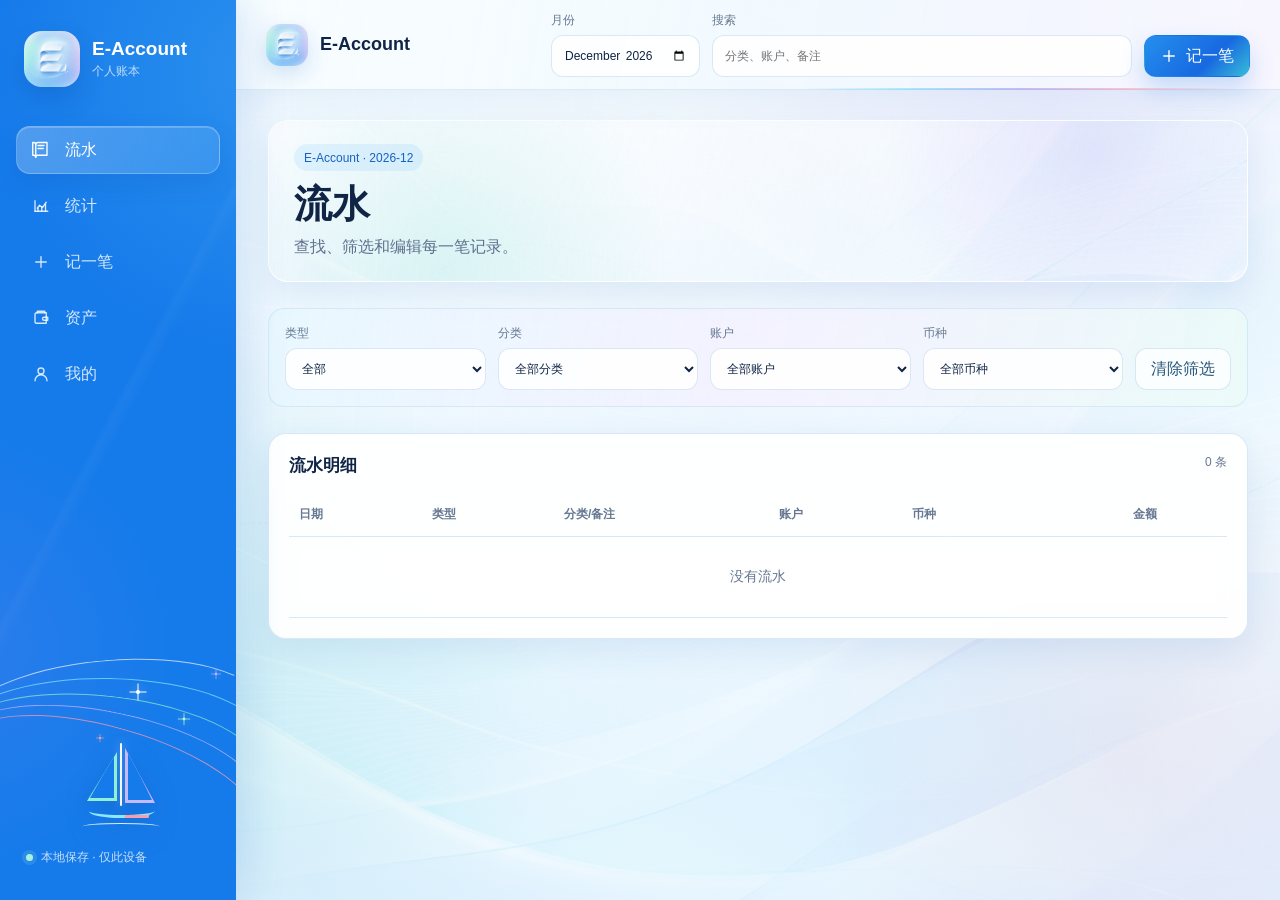
==== commit cdbadd8c: "Add multi-currency account workflows" ====
--- a/index.html
+++ b/index.html
@@ -17,7 +17,7 @@
   <link rel="icon" type="image/png" sizes="32x32" href="./icons/icon-32.png">
   <link rel="icon" type="image/png" sizes="192x192" href="./icons/icon-192.png">
   <title>E-Account</title>
-  <link rel="stylesheet" href="./styles.css">
+  <link rel="stylesheet" href="./styles.css?v=20260728-submit-bar">
 </head>
 <body>
   <div id="app" class="app-shell" aria-live="polite"></div>
--- a/styles.css
+++ b/styles.css
@@ -467,6 +467,17 @@
   border-radius: 16px;
   background: linear-gradient(100deg, rgba(231,247,255,.82), rgba(245,240,255,.70), rgba(236,252,247,.74));
 }
+.desktop-filter-bar .filter-fields {
+  width: 100%;
+  display: grid;
+  grid-template-columns: repeat(4, minmax(0, 1fr)) auto;
+  align-items: end;
+  gap: 12px;
+}
+.desktop-filter-bar .filter-fields .btn {
+  min-height: 42px;
+  white-space: nowrap;
+}
 .top-actions, .actions {
   display: flex;
   flex-wrap: wrap;
@@ -700,6 +711,32 @@
 }
 .form-grid .full { grid-column: 1 / -1; }
 
+/* Multi-currency accounts and compact mobile filtering */
+.record-amount-grid { display: grid; grid-template-columns: minmax(0, 1fr) minmax(180px, .46fr); gap: 12px; align-items: end; }
+.currency-choice-grid { display: flex; flex-wrap: wrap; gap: 8px; }
+.currency-choice { min-width: 68px; min-height: 38px; padding: 0 12px; color: #356181; border: 1px solid var(--line); border-radius: 11px; background: rgba(255,255,255,.76); font-weight: 700; }
+.currency-choice.active { color: #0f66d5; border-color: rgba(31,128,229,.58); background: linear-gradient(145deg, rgba(255,255,255,.98), rgba(216,243,255,.88)); box-shadow: 0 6px 14px rgba(28,116,216,.14); }
+.exchange-hint { padding: 11px 13px; color: #426782; border: 1px solid rgba(81,154,221,.16); border-radius: 12px; background: rgba(226,246,255,.66); font-size: 13px; line-height: 1.45; }
+.currency-manager { display: grid; gap: 12px; margin-top: 20px; padding: 16px; border: 1px solid rgba(74,140,211,.16); border-radius: 15px; background: linear-gradient(110deg, rgba(232,247,255,.70), rgba(247,242,255,.66)); }
+.balance-grid { display: grid; grid-template-columns: repeat(auto-fit, minmax(150px, 1fr)); gap: 12px; }
+.account-action-bar {
+  min-height: 76px;
+  margin-top: 20px;
+  padding: 18px 2px 0;
+  border-top: 1px solid rgba(74,140,211,.16);
+}
+.account-action-bar .btn {
+  width: 100%;
+  min-height: 46px;
+}
+.account-group + .account-group { margin-top: 18px; }
+.account-group-title { display: flex; align-items: center; gap: 9px; margin: 4px 0 10px; color: var(--muted); }
+.account-group-title span { padding: 5px 8px; color: #1769d2; border-radius: 999px; background: rgba(48,141,245,.11); font-size: 12px; }
+.account-group-title strong { color: var(--ink); }
+.account-group-title small { margin-left: auto; font-size: 12px; }
+.mobile-filter-bar { display: none; }
+.sheet-backdrop, .filter-sheet { display: none; }
+
 /* My view and reminders */
 .my-view { gap: var(--section-gap) !important; }
 .identity-strip {
@@ -938,6 +975,107 @@
   box-shadow: 0 12px 25px rgba(7,73,174,.38);
 }
 .nav-create-icon svg { width: 27px; height: 27px; }
+
+@media (min-width: 761px) {
+  .surface-desktop .bottom-nav {
+    width: min(760px, calc(100vw - 120px));
+    height: 88px;
+    padding: 9px 13px;
+    border: 1px solid rgba(133, 210, 255, .95);
+    border-radius: 28px;
+    background:
+      radial-gradient(circle at 50% -18%, rgba(255,255,255,.98), rgba(255,255,255,0) 37%),
+      radial-gradient(circle at 15% 118%, rgba(132,239,215,.45), rgba(132,239,215,0) 34%),
+      radial-gradient(circle at 84% 116%, rgba(193,176,255,.42), rgba(193,176,255,0) 34%),
+      linear-gradient(112deg, rgba(239,251,255,.94), rgba(153,219,255,.88) 30%, rgba(45,143,238,.88) 64%, rgba(202,191,255,.88));
+    box-shadow:
+      0 26px 58px rgba(11, 96, 205, .31),
+      0 8px 24px rgba(55, 165, 244, .25),
+      inset 0 1px 0 rgba(255,255,255,.98),
+      inset 0 -1px 0 rgba(36, 128, 232, .28);
+  }
+  .surface-desktop .bottom-nav::before {
+    inset: auto 42px 20px;
+    height: 2px;
+    opacity: .92;
+    background:
+      linear-gradient(90deg, transparent, rgba(84,218,255,.92) 20%, rgba(144,240,207,.86) 38%, rgba(199,184,255,.78) 61%, rgba(255,156,170,.62) 78%, transparent);
+    box-shadow:
+      0 -13px 26px rgba(105,203,255,.24),
+      0 8px 15px rgba(94,121,230,.18);
+  }
+  .surface-desktop .bottom-nav::after {
+    content: "";
+    position: absolute;
+    z-index: 0;
+    inset: 15px 72px auto;
+    height: 24px;
+    pointer-events: none;
+    border-radius: 50%;
+    background:
+      linear-gradient(93deg, transparent 0 9%, rgba(255,255,255,.58) 10% 11%, transparent 12% 26%, rgba(128,226,255,.52) 27% 28%, transparent 29% 49%, rgba(147,240,211,.46) 50% 51%, transparent 52% 72%, rgba(204,187,255,.48) 73% 74%, transparent 75%),
+      radial-gradient(circle at 53% 44%, rgba(255,255,255,.75) 0 2px, transparent 3px);
+    opacity: .70;
+    transform: skewX(-18deg);
+  }
+  .surface-desktop .bottom-nav button {
+    min-height: 62px;
+    color: #456989;
+    border: 1px solid transparent;
+    border-radius: 18px;
+    font-weight: 700;
+    text-shadow: 0 1px 0 rgba(255,255,255,.70);
+    transition: transform .18s ease, background .18s ease, color .18s ease, box-shadow .18s ease, border-color .18s ease;
+  }
+  .surface-desktop .bottom-nav button:hover {
+    color: var(--blue-deep);
+    background: rgba(255,255,255,.46);
+    border-color: rgba(196,231,255,.72);
+  }
+  .surface-desktop .bottom-nav button.active {
+    color: #1169dc;
+    border-color: rgba(132,207,255,.72);
+    background:
+      linear-gradient(180deg, rgba(255,255,255,.98), rgba(226,246,255,.86)),
+      radial-gradient(circle at 50% 120%, rgba(121,226,255,.38), transparent 52%);
+    box-shadow:
+      0 11px 26px rgba(30, 116, 228, .18),
+      inset 0 1px 0 rgba(255,255,255,.98);
+  }
+  .surface-desktop .bottom-nav button[data-view="record"] {
+    transform: translateY(-20px);
+  }
+  .surface-desktop .bottom-nav button[data-view="record"]:hover {
+    background: transparent;
+    border-color: transparent;
+  }
+  .surface-desktop .bottom-nav button[data-view="record"].active {
+    background: transparent;
+    border-color: transparent;
+  }
+  .surface-desktop .nav-create-icon {
+    width: 58px;
+    height: 58px;
+    border: 3px solid rgba(249,254,255,.96);
+    background:
+      radial-gradient(circle at 30% 21%, rgba(255,255,255,.88), rgba(255,255,255,0) 28%),
+      linear-gradient(150deg, #8ee9ff, #1d82f3 58%, #725fe8);
+    box-shadow:
+      0 16px 32px rgba(15, 102, 220, .38),
+      0 0 0 8px rgba(125,218,255,.20),
+      0 0 34px rgba(160,139,255,.34),
+      inset 0 1px 0 rgba(255,255,255,.78);
+  }
+  .surface-desktop .nav-create-icon::after {
+    content: "";
+    position: absolute;
+    inset: 50% -24px auto;
+    height: 2px;
+    border-radius: 99px;
+    background: linear-gradient(90deg, transparent, rgba(255,255,255,.78), rgba(139,238,214,.72), transparent);
+    transform: rotate(-13deg);
+  }
+}
 
 .notice {
   position: fixed;
@@ -963,6 +1101,7 @@
   .grid.three { grid-template-columns: repeat(2, minmax(0, 1fr)); }
   .insight-card { grid-template-columns: 1fr; }
   .settings-grid { grid-template-columns: 1fr; }
+  .desktop-filter-bar .filter-fields { grid-template-columns: repeat(3, minmax(0, 1fr)); }
 }
 
 @media (max-width: 760px) {
@@ -986,17 +1125,25 @@
     box-shadow: none;
   }
   .app-topbar {
-    min-height: 64px;
-    gap: 10px;
-    padding: 8px 13px !important;
-  }
+    box-sizing: border-box;
+    min-height: 72px;
+    height: 72px;
+    max-height: 72px;
+    flex: 0 0 72px;
+    overflow: hidden;
+    gap: 12px;
+    padding: 10px 14px !important;
+    align-items: center;
+  }
+  .app-topbar::after { display: none; }
   .topbar-mark { width: 34px; height: 34px; border-radius: 11px; }
+  .topbar-brand { width: 34px; min-width: 34px; height: 34px; flex: 0 0 34px; }
   .topbar-brand strong, .topbar-search { display: none; }
-  .topbar-controls { flex: 1; gap: 8px; }
-  .topbar-month { min-width: 0 !important; flex: 1; }
+  .topbar-controls { height: 48px; flex: 1; align-items: center; gap: 10px; }
+  .topbar-month { min-width: 0 !important; flex: 1; gap: 0; }
   .topbar-month > span { display: none; }
-  .topbar-month input { width: 100%; min-width: 0; }
-  .topbar-create { width: 43px; min-width: 43px; padding: 0; font-size: 0; }
+  .topbar-month input { width: 100%; min-width: 0; height: 42px; min-height: 42px; text-align: center; }
+  .topbar-create { width: 48px; min-width: 48px; min-height: 48px; padding: 0; font-size: 0; border-radius: 16px; }
   .topbar-create svg { margin: 0; width: 20px; height: 20px; }
   .surface-web .workspace, .surface-desktop .workspace {
     width: 100%;
@@ -1012,8 +1159,21 @@
   .page-title h2 { font-size: 28px; }
   .page-title p { font-size: 13px; }
   .panel { padding: 16px; }
-  .toolbar { align-items: stretch; padding: 13px; }
-  .toolbar .field, .toolbar .btn { flex: 1 1 140px; }
+  .desktop-filter-bar { display: none; }
+  .mobile-filter-bar { display: flex; align-items: center; gap: 9px; margin-bottom: var(--section-gap); }
+  .mobile-filter-bar .btn { min-height: 42px; flex: 0 0 auto; }
+  .filter-tags { min-width: 0; display: flex; flex: 1; gap: 6px; overflow: hidden; white-space: nowrap; }
+  .filter-tags span { min-width: 0; overflow: hidden; padding: 7px 9px; color: #3d6989; text-overflow: ellipsis; border-radius: 999px; background: rgba(255,255,255,.67); font-size: 12px; }
+  .sheet-backdrop { position: fixed; z-index: 70; inset: 0; display: block; background: rgba(11,38,72,.28); backdrop-filter: blur(2px); }
+  .filter-sheet { position: fixed; z-index: 71; left: 0; right: 0; bottom: 0; display: grid; gap: 14px; padding: 10px 16px calc(20px + env(safe-area-inset-bottom, 0px)); border-radius: 24px 24px 0 0; background: rgba(248,253,255,.98); box-shadow: 0 -22px 60px rgba(24,85,160,.20); }
+  .sheet-handle { width: 42px; height: 4px; margin: 0 auto; border-radius: 999px; background: rgba(92,130,168,.28); }
+  .filter-sheet .filter-fields { display: grid; grid-template-columns: 1fr 1fr; gap: 12px; }
+  .filter-sheet .filter-fields .btn { grid-column: 1 / -1; }
+  .record-amount-grid { grid-template-columns: 1fr; }
+  .currency-choice { min-width: 58px; }
+  .account-manage-item .actions { justify-content: flex-start; }
+  .account-action-bar { min-height: 0; padding-top: 16px; }
+  .account-action-bar .btn { width: 100%; }
   .grid.two, .grid.three, .form-grid { grid-template-columns: 1fr; }
   .form-grid .full { grid-column: auto; }
   .insight-card {
@@ -1067,13 +1227,83 @@
     padding: 7px 8px calc(7px + env(safe-area-inset-bottom, 0px));
     transform: none;
     border-width: 1px 0 0;
+    border-color: rgba(133, 210, 255, .95);
     border-radius: 18px 18px 0 0;
-  }
-  .bottom-nav::before { inset-inline: 9%; }
-  .bottom-nav button { min-height: 52px; padding: 0 4px; font-size: 11px; }
+    background:
+      radial-gradient(circle at 50% -18%, rgba(255,255,255,.98), rgba(255,255,255,0) 37%),
+      radial-gradient(circle at 15% 118%, rgba(132,239,215,.45), rgba(132,239,215,0) 34%),
+      radial-gradient(circle at 84% 116%, rgba(193,176,255,.42), rgba(193,176,255,0) 34%),
+      linear-gradient(112deg, rgba(239,251,255,.94), rgba(153,219,255,.88) 30%, rgba(45,143,238,.88) 64%, rgba(202,191,255,.88));
+    box-shadow:
+      0 -15px 36px rgba(11, 96, 205, .31),
+      0 -4px 20px rgba(55, 165, 244, .25),
+      inset 0 1px 0 rgba(255,255,255,.98),
+      inset 0 -1px 0 rgba(36, 128, 232, .28);
+  }
+  .bottom-nav::before {
+    inset: auto 10% calc(env(safe-area-inset-bottom, 0px) + 12px);
+    height: 2px;
+    opacity: .92;
+    background: linear-gradient(90deg, transparent, rgba(84,218,255,.92) 20%, rgba(144,240,207,.86) 38%, rgba(199,184,255,.78) 61%, rgba(255,156,170,.62) 78%, transparent);
+    box-shadow: 0 -9px 20px rgba(105,203,255,.22), 0 6px 12px rgba(94,121,230,.16);
+  }
+  .bottom-nav::after {
+    content: "";
+    position: absolute;
+    z-index: 0;
+    inset: 10px 18% auto;
+    height: 18px;
+    pointer-events: none;
+    border-radius: 50%;
+    background:
+      linear-gradient(93deg, transparent 0 10%, rgba(255,255,255,.52) 11% 12%, transparent 13% 31%, rgba(128,226,255,.46) 32% 33%, transparent 34% 58%, rgba(147,240,211,.40) 59% 60%, transparent 61% 78%, rgba(204,187,255,.42) 79% 80%, transparent 81%),
+      radial-gradient(circle at 52% 45%, rgba(255,255,255,.72) 0 1.5px, transparent 2.5px);
+    opacity: .62;
+    transform: skewX(-18deg);
+  }
+  .bottom-nav button {
+    min-height: 52px;
+    padding: 0 4px;
+    color: #456989;
+    border: 1px solid transparent;
+    border-radius: 14px;
+    font-size: 11px;
+    font-weight: 700;
+    text-shadow: 0 1px 0 rgba(255,255,255,.70);
+  }
   .bottom-nav button > svg { width: 21px; height: 21px; }
+  .bottom-nav button.active {
+    color: #1169dc;
+    border-color: rgba(132,207,255,.72);
+    background:
+      linear-gradient(180deg, rgba(255,255,255,.98), rgba(226,246,255,.86)),
+      radial-gradient(circle at 50% 120%, rgba(121,226,255,.38), transparent 52%);
+    box-shadow: 0 8px 19px rgba(30,116,228,.18), inset 0 1px 0 rgba(255,255,255,.98);
+  }
   .bottom-nav button[data-view="record"] { transform: translateY(-13px); }
-  .nav-create-icon { width: 46px; height: 46px; }
+  .bottom-nav button[data-view="record"].active { background: transparent; border-color: transparent; box-shadow: none; }
+  .nav-create-icon {
+    width: 48px;
+    height: 48px;
+    border-color: rgba(249,254,255,.96);
+    background:
+      radial-gradient(circle at 30% 21%, rgba(255,255,255,.88), rgba(255,255,255,0) 28%),
+      linear-gradient(150deg, #8ee9ff, #1d82f3 58%, #725fe8);
+    box-shadow:
+      0 12px 25px rgba(15,102,220,.36),
+      0 0 0 7px rgba(125,218,255,.20),
+      0 0 27px rgba(160,139,255,.30),
+      inset 0 1px 0 rgba(255,255,255,.78);
+  }
+  .nav-create-icon::after {
+    content: "";
+    position: absolute;
+    inset: 50% -17px auto;
+    height: 2px;
+    border-radius: 99px;
+    background: linear-gradient(90deg, transparent, rgba(255,255,255,.72), rgba(139,238,214,.66), transparent);
+    transform: rotate(-13deg);
+  }
   .notice { bottom: calc(var(--nav-height) + env(safe-area-inset-bottom, 0px) + 12px); }
 }
 
